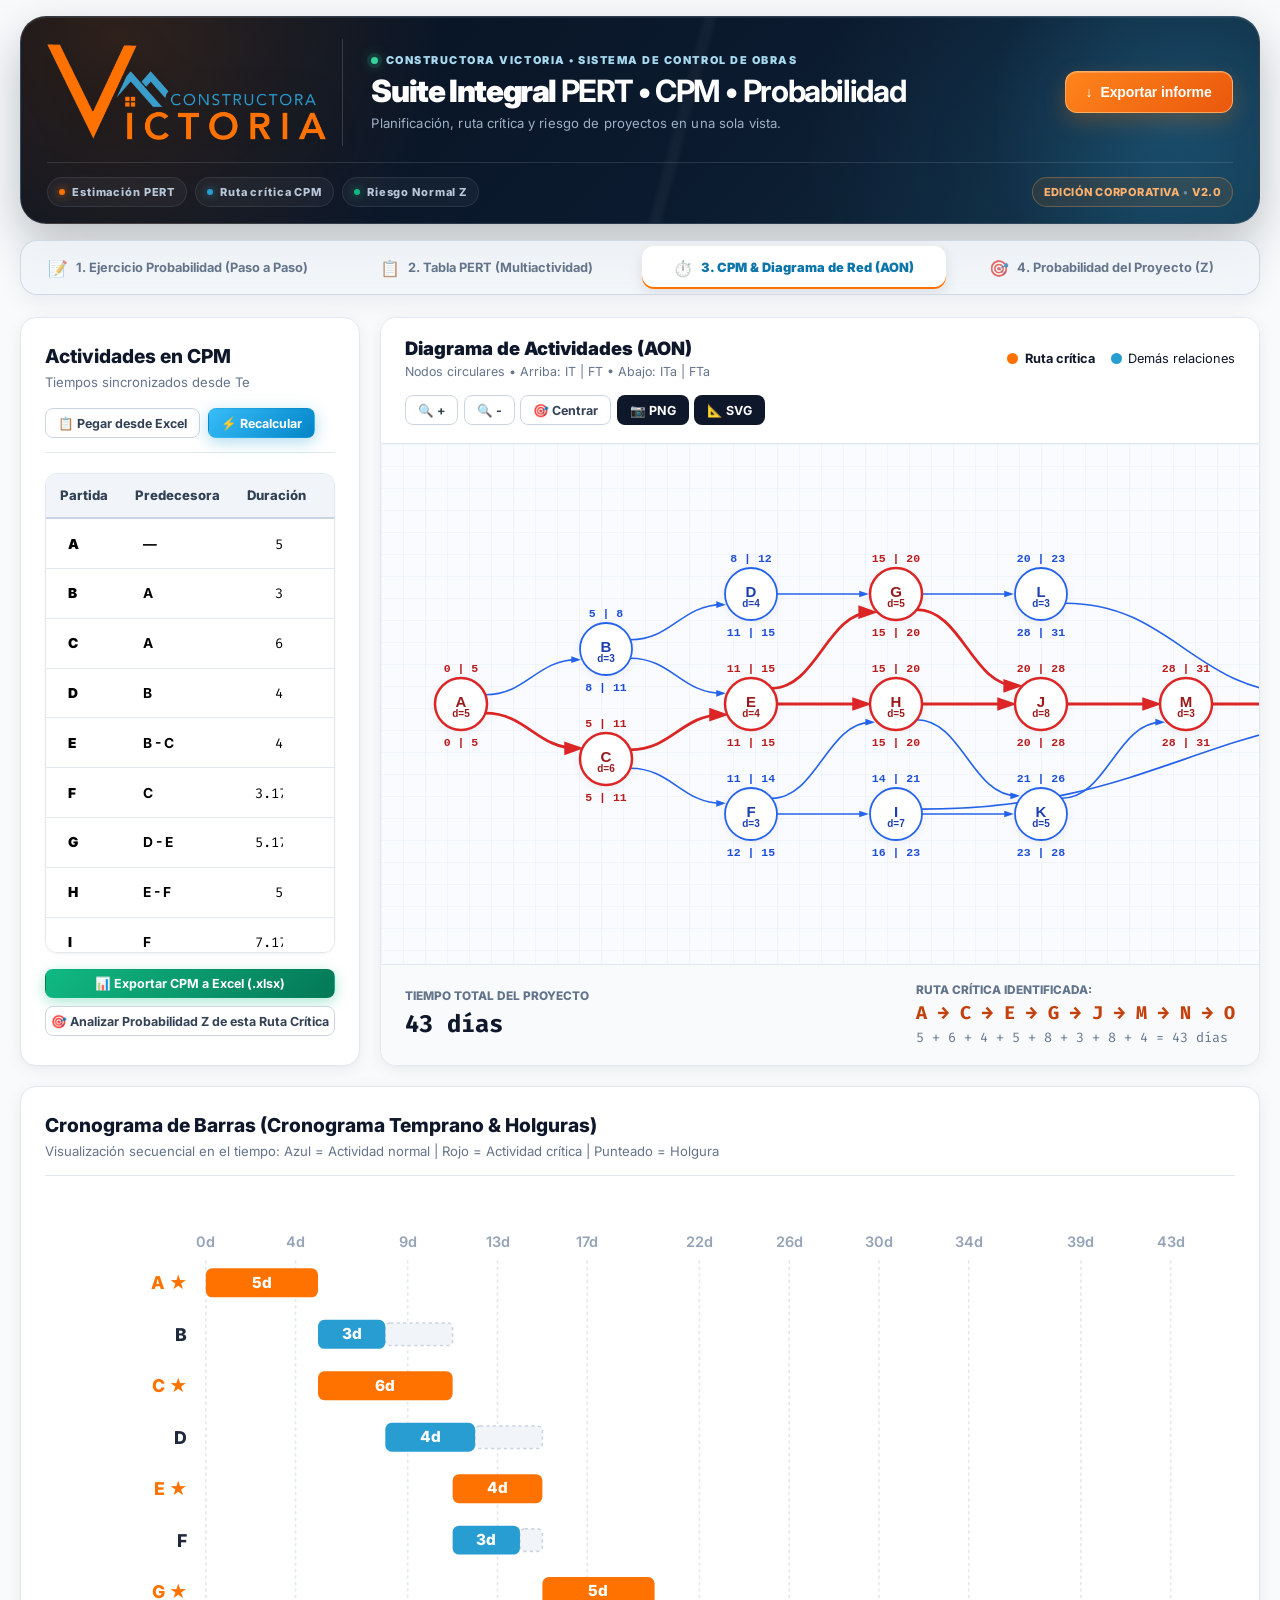
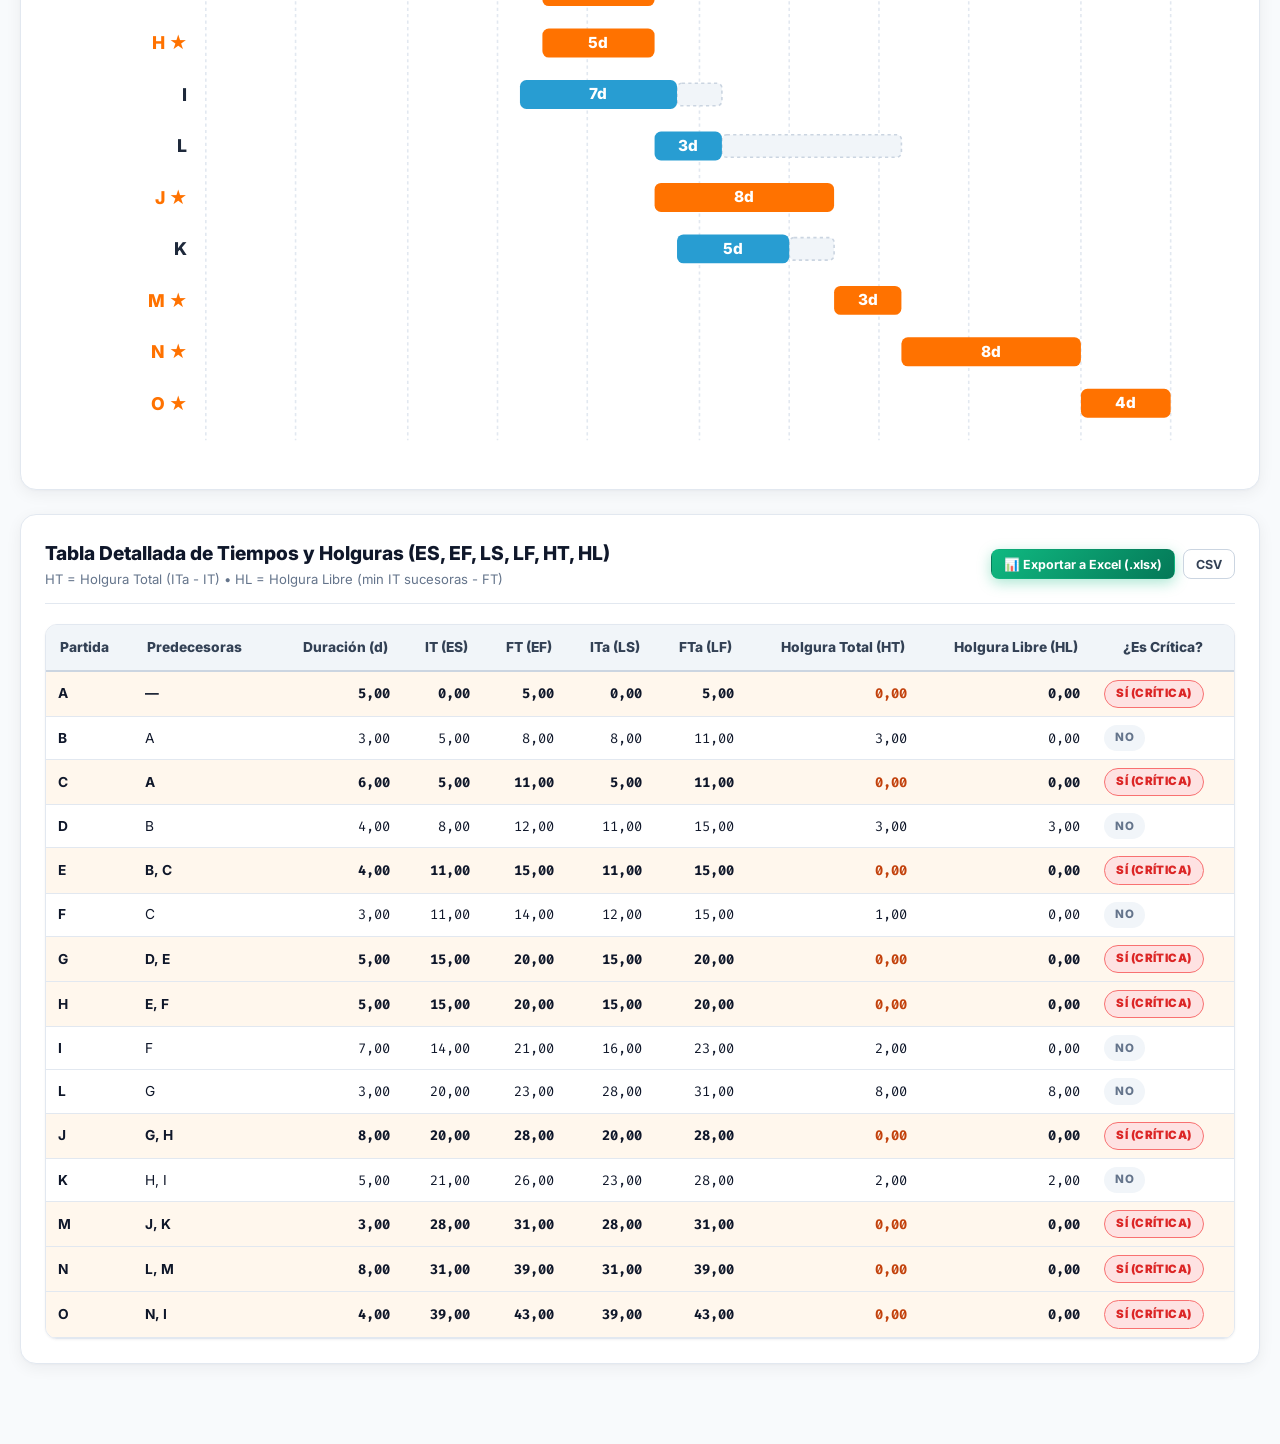
==== index.html @ 815fafcb "Actualizar carga CPM y recursos publicados" ====
<!DOCTYPE html>
<html lang="es">
<head>
  <meta charset="UTF-8">
  <meta name="viewport" content="width=device-width, initial-scale=1.0, maximum-scale=5.0, user-scalable=yes">
  <meta name="theme-color" content="#090e1a">
  <title>Suite Integral: PERT • CPM • Probabilidad</title>
  <link rel="stylesheet" href="style.css?v=2.1">
  <link rel="preconnect" href="https://fonts.googleapis.com">
  <link rel="preconnect" href="https://fonts.gstatic.com" crossorigin>
  <link href="https://fonts.googleapis.com/css2?family=Fira+Code:wght@400;500;600;700&family=Inter:wght@300;400;500;600;700;800;900&display=swap" rel="stylesheet">
</head>
<body>
  <div class="app-wrapper">
    
    <!-- Encabezado Principal - Constructora Victoria -->
    <header class="app-header">
      <div class="header-main-row">
        <div class="header-brand-box">
          <div class="logo-transparent-wrapper" title="Constructora Victoria">
            <img src="logo_constructora_victoria_transparent.png" alt="Constructora Victoria" class="company-logo">
          </div>
          <div class="header-titles">
            <div class="header-company-badge">
              <span class="brand-status-dot"></span> CONSTRUCTORA VICTORIA &bull; SISTEMA DE CONTROL DE OBRAS
            </div>
            <h1>Suite Integral <span>PERT &bull; CPM &bull; Probabilidad</span></h1>
            <p>Planificación, ruta crítica y riesgo de proyectos en una sola vista.</p>
          </div>
        </div>
        <div class="header-right-actions">
          <button id="btn-master-excel" class="btn-master-export" title="Descargar libro de Microsoft Excel con 4 hojas completas">
            <span>↓</span> Exportar informe
          </button>
        </div>
      </div>

      <!-- Capacidades principales -->
      <div class="header-sub-banner">
        <div class="sub-banner-item">
          <span class="dot-orange"></span>
          <span>Estimación PERT</span>
        </div>
        <div class="sub-banner-item">
          <span class="dot-blue"></span>
          <span>Ruta crítica CPM</span>
        </div>
        <div class="sub-banner-item">
          <span class="dot-green"></span>
          <span>Riesgo Normal Z</span>
        </div>
        <div class="sub-banner-item ml-auto">
          <span class="badge badge-primary">EDICIÓN CORPORATIVA <span class="badge-divider">•</span> v2.0</span>
        </div>
      </div>
    </header>

    <!-- Pestañas de Navegación -->
    <nav class="nav-tabs">
      <button class="nav-tab active" data-tab="tab-prob">
        <span>📝</span> 1. Ejercicio Probabilidad (Paso a Paso)
      </button>
      <button class="nav-tab" data-tab="tab-pert">
        <span>📋</span> 2. Tabla PERT (Multiactividad)
      </button>
      <button class="nav-tab" data-tab="tab-cpm">
        <span>⏱️</span> 3. CPM & Diagrama de Red (AON)
      </button>
      <button class="nav-tab" data-tab="tab-proj-prob">
        <span>🎯</span> 4. Probabilidad del Proyecto (Z)
      </button>
    </nav>

    <!-- ====================================================================
         PESTAÑA 1: EJERCICIO DE PROBABILIDAD (PASO A PASO IDÉNTICO A LA PIZARRA)
         ==================================================================== -->
    <section id="tab-prob" class="tab-panel active">
      <div class="card">
        <div class="card-header">
          <div>
            <h2>Ingreso de Datos del Problema</h2>
            <span class="note">Ingresa los tiempos optimista, probable, pesimista y el plazo contractual estipulado.</span>
          </div>
          <div class="header-actions-btn" style="display: flex; gap: 0.5rem; flex-wrap: wrap;">
            <button id="btn-sample-prob" class="btn btn-outline" title="Cargar los datos exactos del ejercicio de la pizarra">
              🎯 Cargar Ejemplo de la Pizarra
            </button>
            <button id="btn-clear-prob" class="btn btn-outline" title="Limpiar todas las casillas">
              🧹 Limpiar
            </button>
          </div>
        </div>

        <!-- Cuadrícula de Entradas Requeridas -->
        <div class="prob-input-grid">
          <div class="form-field">
            <label for="prob-name">Actividad / Partida:</label>
            <input type="text" id="prob-name" placeholder="Ej: Preparación de terreno" value="Preparación de terreno">
          </div>
          <div class="form-field">
            <label for="prob-a">Tiempo Optimista (a):</label>
            <div class="input-with-unit">
              <input type="number" id="prob-a" step="0.5" placeholder="Ej: 4" value="4">
              <span class="unit">días</span>
            </div>
          </div>
          <div class="form-field">
            <label for="prob-m">Tiempo Más Probable (m):</label>
            <div class="input-with-unit">
              <input type="number" id="prob-m" step="0.5" placeholder="Ej: 6" value="6">
              <span class="unit">días</span>
            </div>
          </div>
          <div class="form-field">
            <label for="prob-b">Tiempo Pesimista (b):</label>
            <div class="input-with-unit">
              <input type="number" id="prob-b" step="0.5" placeholder="Ej: 10" value="10">
              <span class="unit">días</span>
            </div>
          </div>
          <div class="form-field">
            <label for="prob-td">Plazo Estipulado (Td):</label>
            <div class="input-with-unit">
              <input type="number" id="prob-td" step="0.5" placeholder="Ej: 8" value="8">
              <span class="unit">días</span>
            </div>
          </div>
        </div>

        <div class="prob-actions-bar">
          <button id="btn-solve-prob" class="btn btn-action-main">
            ⚡ Resolver Ejercicio Paso a Paso
          </button>
        </div>
      </div>

      <!-- Contenedor Dinámico con la Resolución y Gráficos -->
      <div id="prob-solution-container">
        <!-- Generado dinámicamente -->
      </div>
    </section>

    <!-- ====================================================================
         PESTAÑA 2: TABLA DE TIEMPOS PERT MULTIACTIVIDAD
         ==================================================================== -->
    <section id="tab-pert" class="tab-panel">
      <!-- Fila de Métricas Ejecutivas PERT -->
      <div class="kpi-row">
        <div class="kpi-card">
          <div class="kpi-icon">📋</div>
          <div class="kpi-data">
            <span class="kpi-label">Total Actividades</span>
            <span class="kpi-val" id="kpi-total-acts">15</span>
          </div>
        </div>
        <div class="kpi-card">
          <div class="kpi-icon">⏱️</div>
          <div class="kpi-data">
            <span class="kpi-label">Suma de Te Esperados</span>
            <span class="kpi-val" id="kpi-total-te">-- d</span>
          </div>
        </div>
        <div class="kpi-card">
          <div class="kpi-icon">📊</div>
          <div class="kpi-data">
            <span class="kpi-label">Desviación Global (&sigma;)</span>
            <span class="kpi-val" id="kpi-total-sd">-- d</span>
          </div>
        </div>
      </div>

      <div class="card">
        <div class="card-header">
          <div>
            <h2>Tabla de Partidas, Duraciones y Tiempos PERT</h2>
            <span class="note">Cálculo de Te, varianza y desviación de cada actividad • Totalmente editable</span>
          </div>
          <div class="card-actions" style="display: flex; gap: 0.5rem; flex-wrap: wrap;">
            <button id="btn-sync-cpm" class="btn btn-action-main" title="Enviar automáticamente los Te calculados a CPM para generar el diagrama de red">
              🚀 Enviar a CPM y Generar Red
            </button>
            <button id="btn-export-excel" class="btn btn-success" title="Descargar esta tabla en Microsoft Excel (.xlsx)">
              📊 Exportar a Excel (.xlsx)
            </button>
            <button id="btn-paste-excel" class="btn btn-outline" title="Pegar celdas copiadas desde Excel o Sheets">
              📋 Pegar de Excel
            </button>
            <button id="btn-add-row" class="btn btn-outline" title="Agregar fila">
              ➕ Agregar Fila
            </button>
            <button id="btn-clear-table" class="btn btn-outline" title="Ingresar a mano">
              ✍️ Ingresar a Mano
            </button>
            <button id="btn-reset" class="btn btn-outline" title="Restaurar datos estándar">
              ↺ Restaurar
            </button>
            <button id="btn-export-csv" class="btn btn-outline" title="Exportar CSV">
              ⬇ CSV
            </button>
          </div>
        </div>

        <!-- Opciones de Visualización -->
        <div class="view-toggles">
          <label class="toggle-control">
            <input type="checkbox" id="toggle-stats" checked>
            <span>Mostrar Varianza (&sigma;&sup2;) y Desviación (&sigma;)</span>
          </label>
          <label class="toggle-control">
            <input type="checkbox" id="toggle-fractions">
            <span>Mostrar fracciones en Te</span>
          </label>
          <div style="display: flex; align-items: center; gap: 0.4rem; margin-left: auto;">
            <span>Decimales:</span>
            <select id="decimal-places" style="padding: 0.25rem 0.5rem; border-radius: 4px; border: 1px solid var(--border);">
              <option value="2" selected>2 decimales</option>
              <option value="3">3 decimales</option>
              <option value="4">4 decimales</option>
            </select>
          </div>
        </div>

        <!-- Tabla PERT -->
        <div class="table-wrapper">
          <table class="pert-table" id="pert-table">
            <thead>
              <tr>
                <th style="width: 10%;">PARTIDAS</th>
                <th style="width: 16%;">PREDECESORA</th>
                <th style="width: 11%; text-align: right;">DURACIÓN (m)</th>
                <th style="width: 10%; text-align: right;">a (optimista)</th>
                <th style="width: 10%; text-align: right;">m (probable)</th>
                <th style="width: 10%; text-align: right;">b (pesimista)</th>
                <th style="width: 13%; text-align: right; background: #e0e7ff; color: #1e3a8a;">Te (Esperado)</th>
                <th class="extra-col" style="width: 10%; text-align: right;">Varianza (&sigma;&sup2;)</th>
                <th class="extra-col" style="width: 10%; text-align: right;">Desv. (&sigma;)</th>
                <th style="width: 5%; text-align: center;">Acción</th>
              </tr>
            </thead>
            <tbody id="table-body">
              <!-- Generado dinámicamente -->
            </tbody>
            <tfoot>
              <tr class="totals-row">
                <td colspan="2"><strong>TOTALES DEL PROYECTO</strong></td>
                <td id="total-duracion" class="num-cell">0.0</td>
                <td id="total-a" class="num-cell">0.0</td>
                <td id="total-m" class="num-cell">0.0</td>
                <td id="total-b" class="num-cell">0.0</td>
                <td id="total-te" class="num-cell highlight-te">0.00</td>
                <td id="total-var" class="num-cell extra-col">0.00</td>
                <td id="total-sd" class="num-cell extra-col">0.00</td>
                <td></td>
              </tr>
            </tfoot>
          </table>
        </div>

        <p style="font-size: 0.8rem; color: var(--text-muted); margin-top: 0.85rem;">
          💡 <strong>Tip Interactivo:</strong> Haz clic sobre cualquier valor de <strong>Te, Varianza o Desviación</strong> para abrir el desglose matemático paso a paso con fórmulas y reemplazos.
        </p>
      </div>
    </section>

    <!-- ====================================================================
         PESTAÑA 3: CPM & DIAGRAMA DE RED DE ACTIVIDADES (AON) & GANTT
         ==================================================================== -->
    <section id="tab-cpm" class="tab-panel">
      <div class="cpm-layout">
        
        <!-- Panel Izquierdo: Lista de Actividades y Tiempos CPM -->
        <div class="card" style="margin-bottom: 0;">
          <div class="card-header">
            <div>
              <h3>Actividades en CPM</h3>
              <span class="note">Tiempos sincronizados desde Te</span>
            </div>
            <div class="card-header-actions">
              <button id="btn-cpm-paste" class="btn btn-outline btn-sm" title="Pegar actividades copiadas desde Excel o Google Sheets">
                📋 Pegar desde Excel
              </button>
              <button id="btn-cpm-calculate" class="btn btn-primary btn-sm">⚡ Recalcular</button>
            </div>
          </div>

          <div id="cpm-error-alert" class="badge-danger" style="display: none; padding: 0.5rem; border-radius: 4px; margin-bottom: 0.75rem; font-size: 0.8rem;"></div>

          <div class="table-wrapper" style="max-height: 480px; overflow-y: auto;">
            <table class="pert-table" style="font-size: 0.82rem;">
              <thead>
                <tr>
                  <th style="width: 25%;">Partida</th>
                  <th style="width: 45%;">Predecesora</th>
                  <th style="width: 20%; text-align: right;">Duración</th>
                  <th style="width: 10%;"></th>
                </tr>
              </thead>
              <tbody id="cpm-input-tbody">
                <!-- Generado dinámicamente -->
              </tbody>
            </table>
          </div>

          <div style="display: flex; flex-direction: column; gap: 0.5rem; margin-top: 1rem;">
            <button id="btn-cpm-excel" class="btn btn-success btn-sm" title="Descargar resultados CPM en Excel">
              📊 Exportar CPM a Excel (.xlsx)
            </button>
            <button id="btn-cpm-to-prob" class="btn btn-outline btn-sm" title="Analizar el riesgo Z de la ruta crítica hallada">
              🎯 Analizar Probabilidad Z de esta Ruta Crítica
            </button>
          </div>
        </div>

        <!-- Panel Derecho: Lámina Visual del Diagrama de Red (AON) -->
        <div class="cpm-sheet-card">
          <div class="sheet-header">
            <div>
              <h3 style="font-size: 1.15rem; font-weight: 900;">Diagrama de Actividades (AON)</h3>
              <p style="font-size: 0.78rem; color: var(--text-muted);">Nodos circulares • Arriba: IT | FT • Abajo: ITa | FTa</p>
            </div>
            <div class="sheet-legend">
              <div style="display: flex; align-items: center; gap: 0.4rem;">
                <span class="legend-dot-red"></span>
                <span><strong>Ruta crítica</strong></span>
              </div>
              <div style="display: flex; align-items: center; gap: 0.4rem;">
                <span class="legend-dot-blue"></span>
                <span>Demás relaciones</span>
              </div>
            </div>
            <div style="display: flex; gap: 0.35rem; flex-wrap: wrap;">
              <button id="btn-zoom-in" class="btn btn-outline btn-sm" title="Acercar">🔍 +</button>
              <button id="btn-zoom-out" class="btn btn-outline btn-sm" title="Alejar">🔍 -</button>
              <button id="btn-reset-view" class="btn btn-outline btn-sm" title="Centrar">🎯 Centrar</button>
              <button id="btn-export-png" class="btn btn-secondary btn-sm" title="Descargar como imagen PNG de alta definición">📷 PNG</button>
              <button id="btn-export-svg" class="btn btn-secondary btn-sm" title="Descargar como vector SVG">📐 SVG</button>
            </div>
          </div>

          <!-- Lienzo SVG del Diagrama -->
          <div class="diagram-viewport" id="diagram-container">
            <svg id="cpm-svg"></svg>
          </div>

          <!-- Banner Resumen de Ruta Crítica -->
          <div class="sheet-summary-banner">
            <div class="summary-box-total">
              <div class="label">Tiempo Total del Proyecto</div>
              <div class="value" id="val-total-time">-- días</div>
            </div>
            <div class="summary-box-critical">
              <div class="label">Ruta Crítica Identificada:</div>
              <div class="chain" id="val-critical-chain">--</div>
              <div class="formula" id="val-critical-formula">--</div>
            </div>
          </div>
        </div>

      </div>

      <!-- Cronograma de Barras Gantt Temprano vs Tardío -->
      <div class="card" style="margin-top: 1.25rem;">
        <div class="card-header">
          <div>
            <h3>Cronograma de Barras (Cronograma Temprano & Holguras)</h3>
            <span class="note">Visualización secuencial en el tiempo: Azul = Actividad normal | Rojo = Actividad crítica | Punteado = Holgura</span>
          </div>
        </div>
        <div class="chart-container-fluid" id="cpm-gantt-container">
          <!-- Generado dinámicamente por ChartsEngine -->
        </div>
      </div>

      <!-- Tabla Completa de Holguras y Tiempos CPM -->
      <div class="card" style="margin-top: 1.25rem;">
        <div class="card-header">
          <div>
            <h3>Tabla Detallada de Tiempos y Holguras (ES, EF, LS, LF, HT, HL)</h3>
            <span class="note">HT = Holgura Total (ITa - IT) • HL = Holgura Libre (min IT sucesoras - FT)</span>
          </div>
          <div style="display: flex; gap: 0.5rem;">
            <button onclick="ExcelExporter.exportCpmResults(lastCpmResult)" class="btn btn-success btn-sm">📊 Exportar a Excel (.xlsx)</button>
            <button id="btn-cpm-csv" class="btn btn-outline btn-sm">CSV</button>
          </div>
        </div>

        <div class="table-wrapper">
          <table class="pert-table">
            <thead>
              <tr>
                <th>Partida</th>
                <th>Predecesoras</th>
                <th style="text-align: right;">Duración (d)</th>
                <th style="text-align: right;">IT (ES)</th>
                <th style="text-align: right;">FT (EF)</th>
                <th style="text-align: right;">ITa (LS)</th>
                <th style="text-align: right;">FTa (LF)</th>
                <th style="text-align: right;">Holgura Total (HT)</th>
                <th style="text-align: right;">Holgura Libre (HL)</th>
                <th style="text-align: center;">¿Es Crítica?</th>
              </tr>
            </thead>
            <tbody id="cpm-results-tbody">
              <!-- Filas de resultados CPM -->
            </tbody>
          </table>
        </div>
      </div>
    </section>

    <!-- ====================================================================
         PESTAÑA 4: PROBABILIDAD DEL PROYECTO COMPLETO (Z)
         ==================================================================== -->
    <section id="tab-proj-prob" class="tab-panel">
      <div class="card">
        <div class="card-header">
          <div>
            <h2>Evaluación de Probabilidad Z y Riesgo Global del Proyecto</h2>
            <span class="note">Certidumbre estadística de culminar el proyecto completo en una fecha contractual límite.</span>
          </div>
          <button id="btn-export-proj-prob" class="btn btn-success btn-sm" title="Descargar este análisis en Excel">
            📊 Exportar Análisis a Excel (.xlsx)
          </button>
        </div>

        <div class="proj-prob-grid">
          
          <!-- Controles de Configuración -->
          <div style="background: #f8fafc; padding: 1.5rem; border-radius: var(--radius-md); border: 1px solid var(--border);">
            <div class="form-field" style="margin-bottom: 1rem;">
              <label for="proj-target-mode">Base para el Análisis Probabilístico:</label>
              <select id="proj-target-mode">
                <option value="critical_path" selected>Ruta Crítica del Proyecto (Teoría PERT Oficial)</option>
                <option value="all_sum">Suma de Todas las Actividades (&Sigma; Te)</option>
                <option value="single_activity">Actividad Específica del Proyecto</option>
              </select>
            </div>

            <div class="form-field" id="proj-group-select-act" style="display: none; margin-bottom: 1rem;">
              <label for="proj-activity-select">Seleccionar Actividad:</label>
              <select id="proj-activity-select"></select>
            </div>

            <div class="stat-summary-duo">
              <div class="stat-metric-card">
                <div class="title">Te Referencia</div>
                <div class="value" id="proj-display-te">0.00 d</div>
              </div>
              <div class="stat-metric-card">
                <div class="title">&sigma; Referencia</div>
                <div class="value" id="proj-display-sd">0.00 d</div>
              </div>
            </div>

            <div class="form-field" style="margin-top: 1.25rem;">
              <label for="proj-input-td">Plazo Contractual Meta (Td):</label>
              <div class="input-with-unit">
                <input type="number" id="proj-input-td" step="0.5" placeholder="Ej: 55">
                <span class="unit">días</span>
              </div>
            </div>

            <!-- Tacómetro de Riesgo del Proyecto -->
            <div style="margin-top: 1.5rem; background: #ffffff; padding: 1rem; border-radius: var(--radius-sm); border: 1px solid var(--border); text-align: center;">
              <div style="font-size: 0.75rem; font-weight: 800; text-transform: uppercase; color: var(--text-muted); margin-bottom: 0.5rem;">
                Tacómetro de Probabilidad del Proyecto
              </div>
              <div id="proj-gauge-container"></div>
            </div>
          </div>

          <!-- Gráficos y Métricas del Proyecto -->
          <div style="display: flex; flex-direction: column; gap: 1.25rem;">
            
            <div style="background: #ffffff; padding: 1.5rem; border-radius: var(--radius-md); border: 1px solid var(--border);">
              <h4 id="proj-target-title" style="font-size: 1.25rem; font-weight: 900; margin-bottom: 0.85rem; color: #0f172a;">Ruta Crítica</h4>
              
              <div class="results-duo-grid">
                <div class="result-duo-box success-box">
                  <div class="duo-icon">🎯</div>
                  <div class="duo-info">
                    <span class="duo-label">Probabilidad de Culminar a Tiempo</span>
                    <div class="duo-percentage success-text" id="proj-prob-result">--%</div>
                    <p class="duo-desc">Valor Z normalizado: <strong id="proj-val-z">--</strong></p>
                  </div>
                </div>

                <div class="result-duo-box risk-box">
                  <div class="duo-icon">⚠️</div>
                  <div class="duo-info">
                    <span class="duo-label">Riesgo de Exceder el Plazo</span>
                    <div class="duo-percentage risk-text" id="proj-risk-result">--%</div>
                    <p class="duo-desc">Probabilidad de superar la fecha contractual comprometida.</p>
                  </div>
                </div>
              </div>

              <!-- Campana de Gauss del Proyecto -->
              <div style="margin-top: 1.25rem;">
                <h5 style="font-size: 0.92rem; font-weight: 800; margin-bottom: 0.4rem; color: #334155;">Campana de Gauss del Proyecto Global</h5>
                <div id="proj-gaussian-container" class="chart-container-fluid"></div>
              </div>
            </div>

            <!-- Curva S de Probabilidad Acumulada -->
            <div style="background: #ffffff; padding: 1.5rem; border-radius: var(--radius-md); border: 1px solid var(--border);">
              <div style="display: flex; justify-content: space-between; align-items: center; margin-bottom: 0.6rem;">
                <h5 style="font-size: 0.95rem; font-weight: 800; color: #1e293b;">Curva S de Probabilidad Acumulada (Sigmoide PERT)</h5>
                <span class="note">Estándar PMI para control de contingencia contractual</span>
              </div>
              <div id="proj-scurve-container" class="chart-container-fluid"></div>
            </div>

          </div>

        </div>
      </div>
    </section>

    <!-- Modal para Desglose Paso a Paso al hacer clic en celdas -->
    <div id="detail-modal" class="modal">
      <div class="modal-content">
        <div class="modal-header">
          <h3 id="modal-title">Desglose Paso a Paso</h3>
          <button class="btn-close" id="modal-close">&times;</button>
        </div>
        <div class="modal-body" id="modal-body"></div>
      </div>
    </div>

    <!-- Modal para Pegar desde Excel -->
    <div id="paste-modal" class="modal">
      <div class="modal-content modal-lg">
        <div class="modal-header">
          <h3>📋 Cargar Datos Copiados desde Excel o Google Sheets</h3>
          <button class="btn-close" id="paste-modal-close">&times;</button>
        </div>
        <div class="modal-body">
          <p style="font-size: 0.85rem; color: var(--text-muted); margin-bottom: 0.75rem;">
            Copia el rango de celdas en tu hoja de cálculo y pégalo aquí con <strong>Ctrl + V</strong>:
          </p>
          <textarea id="paste-textarea" class="excel-textarea" placeholder="Pega aquí las filas copiadas de Excel...&#10;&#10;Ejemplo:&#10;A	—	5	4	5	6&#10;B	A	3	2	3	4&#10;C	A	6	4	6	8"></textarea>
        </div>
        <div class="modal-footer">
          <button id="btn-cancel-paste" class="btn btn-outline">Cancelar</button>
          <button id="btn-apply-paste" class="btn btn-primary">Cargar en la Tabla</button>
        </div>
      </div>
    </div>

    <!-- Modal para Pegar actividades CPM desde Excel -->
    <div id="cpm-paste-modal" class="modal">
      <div class="modal-content modal-lg">
        <div class="modal-header">
          <h3>📋 Cargar actividades CPM desde Excel</h3>
          <button class="btn-close" id="cpm-paste-modal-close">&times;</button>
        </div>
        <div class="modal-body">
          <p class="paste-help-text">
            Copia desde Excel o Google Sheets y pega aquí con <strong>Ctrl + V</strong>. Usa tres columnas:
            <strong>Partida</strong>, <strong>Predecesora(s)</strong> y <strong>Duración</strong>.
          </p>
          <div class="paste-format-example">
            <div class="paste-format-title">Ejemplo para copiar</div>
            <code>A&nbsp;&nbsp;&nbsp;—&nbsp;&nbsp;&nbsp;5<br>B&nbsp;&nbsp;&nbsp;A&nbsp;&nbsp;&nbsp;3<br>C&nbsp;&nbsp;&nbsp;A&nbsp;&nbsp;&nbsp;6</code>
          </div>
          <textarea id="cpm-paste-textarea" class="excel-textarea cpm-paste-textarea" placeholder="Pega aquí tus filas...&#10;&#10;A&#9;—&#9;5&#10;B&#9;A&#9;3&#10;C&#9;A&#9;6"></textarea>
          <p class="paste-note">La carga reemplazará las actividades actuales de CPM y calculará automáticamente la ruta crítica.</p>
        </div>
        <div class="modal-footer">
          <button id="btn-cancel-cpm-paste" class="btn btn-outline">Cancelar</button>
          <button id="btn-apply-cpm-paste" class="btn btn-primary">Cargar en CPM</button>
        </div>
      </div>
    </div>

    <!-- Modal para Usar en Celular -->
    <div id="mobile-modal" class="modal">
      <div class="modal-content">
        <div class="modal-header">
          <h3>📱 Abrir en tu Celular o Tablet</h3>
          <button class="btn-close" id="mobile-modal-close">&times;</button>
        </div>
        <div class="modal-body">
          <div style="background: #eff6ff; padding: 1.25rem; border-radius: var(--radius-md); border: 1.5px solid #93c5fd; margin-bottom: 1.25rem; text-align: center;">
            <p style="font-size: 0.8rem; color: #1e40af; font-weight: 800; text-transform: uppercase; margin-bottom: 0.35rem;">DIRECCIÓN DE ACCESO WI-FI:</p>
            <div style="font-size: 1.45rem; font-weight: 900; font-family: var(--font-mono); color: #1d4ed8; word-break: break-all;">
              http://192.168.18.78:8080
            </div>
            <p style="font-size: 0.75rem; color: #64748b; margin-top: 0.3rem;">(Escribe esta dirección exacta en el navegador de tu celular)</p>
          </div>
          <ol style="font-size: 0.88rem; color: #334155; line-height: 1.6; padding-left: 1.25rem; display: flex; flex-direction: column; gap: 0.5rem;">
            <li>Conecta tu celular a la <strong>misma red Wi-Fi</strong> de tu computador.</li>
            <li>En tu computador, abre el archivo <code>compartir_a_celular.bat</code> (dentro de la carpeta de la app) para habilitar el servidor local.</li>
            <li>Abre Chrome, Safari o tu navegador preferido en el celular y entra a la dirección de arriba.</li>
            <li>¡Listo! Podrás manipular la tabla, ver la lámina CPM táctil y calcular probabilidades desde la palma de tu mano.</li>
          </ol>
        </div>
        <div class="modal-footer">
          <button id="btn-close-mobile-info" class="btn btn-primary">Entendido</button>
        </div>
      </div>
    </div>

  </div>

  <!-- Scripts en orden de dependencia -->
  <script src="xlsx.full.min.js"></script>
  <script src="excel_export.js"></script>
  <script src="charts_module.js"></script>
  <script src="cpm_engine.js"></script>
  <script src="diagram_renderer.js"></script>
  <script src="probability_module.js"></script>
  <script src="app.js?v=2.1"></script>
</body>
</html>
---- style.css ----
/* ==========================================================================
   CONSTRUCTORA VICTORIA - DESIGN SYSTEM & COLOR PALETTE
   Identidad visual corporativa: Naranja Victoria (#ff7200) y Azul Cerúleo (#289dd2)
   ========================================================================== */

:root {
  /* Paleta Corporativa Constructora Victoria */
  --brand-orange: #ff7200;
  --brand-orange-hover: #e66700;
  --brand-orange-dark: #c2410c;
  --brand-orange-gradient: linear-gradient(135deg, #ff7200 0%, #ea580c 100%);
  --brand-orange-light: #fff7ed;
  --brand-orange-border: #fed7aa;

  --brand-blue: #289dd2;
  --brand-blue-hover: #0284c7;
  --brand-blue-dark: #0369a1;
  --brand-blue-gradient: linear-gradient(135deg, #38bdf8 0%, #0284c7 100%);
  --brand-blue-light: #f0f9ff;
  --brand-blue-border: #bae6fd;

  --primary: var(--brand-orange);
  --primary-hover: var(--brand-orange-hover);
  --secondary-accent: var(--brand-blue);

  --success: #10b981;
  --success-dark: #059669;
  --success-gradient: linear-gradient(135deg, #10b981 0%, #047857 100%);
  --danger: #ef4444;
  --danger-gradient: linear-gradient(135deg, #ef4444 0%, #b91c1c 100%);
  --warning: #f59e0b;
  --purple: #8b5cf6;

  --dark-header: #080d1a;
  --dark-surface: #0f172a;
  --dark-border: rgba(255, 255, 255, 0.1);

  --bg-page: #f8fafc;
  --bg-card: #ffffff;
  --border: #e2e8f0;
  --border-strong: #cbd5e1;
  --text-main: #0f172a;
  --text-muted: #64748b;
  --text-sub: #334155;

  --radius-xs: 4px;
  --radius-sm: 8px;
  --radius-md: 12px;
  --radius-lg: 16px;
  --radius-xl: 22px;

  --shadow-subtle: 0 1px 3px rgba(15, 23, 42, 0.04), 0 1px 2px rgba(15, 23, 42, 0.02);
  --shadow-card: 0 4px 16px rgba(15, 23, 42, 0.06), 0 1px 3px rgba(15, 23, 42, 0.03);
  --shadow-hover: 0 10px 25px -4px rgba(15, 23, 42, 0.10);
  --shadow-glow-orange: 0 4px 16px rgba(255, 114, 0, 0.38);
  --shadow-glow-blue: 0 4px 16px rgba(40, 157, 210, 0.38);
  --shadow-glow-green: 0 4px 14px rgba(16, 185, 129, 0.35);

  --font-sans: 'Inter', -apple-system, BlinkMacSystemFont, "Segoe UI", Roboto, sans-serif;
  --font-mono: 'Fira Code', 'JetBrains Mono', Consolas, monospace;
}

/* Reset y base */
* {
  box-sizing: border-box;
  margin: 0;
  padding: 0;
  -webkit-tap-highlight-color: transparent;
}

body {
  font-family: var(--font-sans);
  background-color: var(--bg-page);
  color: var(--text-main);
  line-height: 1.5;
  font-size: 14px;
  -webkit-font-smoothing: antialiased;
  -moz-osx-font-smoothing: grayscale;
}

.app-wrapper {
  max-width: 1480px;
  margin: 0 auto;
  padding: 1rem 1.25rem 3.5rem;
}

/* --------------------------------------------------------------------------
   HEADER CORPORATIVO IMPONENTE CONSTRUCTORA VICTORIA
   -------------------------------------------------------------------------- */
.app-header {
  background: linear-gradient(135deg, #060b16 0%, #0c172a 45%, #10213d 100%);
  border: 1px solid rgba(255, 255, 255, 0.12);
  border-radius: var(--radius-lg);
  padding: 1.5rem 2rem 1.1rem;
  margin-bottom: 1.25rem;
  box-shadow: 0 12px 35px rgba(6, 11, 22, 0.45);
  display: flex;
  flex-direction: column;
  gap: 1.25rem;
  position: relative;
  overflow: hidden;
}

/* Destello sutil de color naranja y azul en los extremos */
.app-header::before {
  content: '';
  position: absolute;
  top: -60%;
  left: -10%;
  width: 450px;
  height: 220%;
  background: radial-gradient(circle, rgba(255, 114, 0, 0.20) 0%, transparent 65%);
  pointer-events: none;
}

.app-header::after {
  content: '';
  position: absolute;
  top: -60%;
  right: -10%;
  width: 450px;
  height: 220%;
  background: radial-gradient(circle, rgba(40, 157, 210, 0.22) 0%, transparent 65%);
  pointer-events: none;
}

.header-main-row {
  display: flex;
  justify-content: space-between;
  align-items: center;
  flex-wrap: wrap;
  gap: 1.5rem;
  position: relative;
  z-index: 2;
}

.header-brand-box {
  display: flex;
  align-items: center;
  gap: 1.5rem;
}

/* Contenedor transparente e imponente para el logotipo */
.logo-transparent-wrapper {
  display: flex;
  align-items: center;
  justify-content: center;
  flex-shrink: 0;
  background: transparent;
  padding: 0;
}

.company-logo {
  height: 84px;
  width: auto;
  max-width: 270px;
  display: block;
  object-fit: contain;
  filter: drop-shadow(0 4px 16px rgba(255, 114, 0, 0.45)) drop-shadow(0 4px 18px rgba(40, 157, 210, 0.4));
  transition: transform 0.25s cubic-bezier(0.34, 1.56, 0.64, 1);
}

.company-logo:hover {
  transform: scale(1.04);
}

.header-titles {
  display: flex;
  flex-direction: column;
  gap: 0.15rem;
}

.header-company-badge {
  font-size: 0.78rem;
  font-weight: 900;
  color: #ff9130;
  letter-spacing: 0.1em;
  text-transform: uppercase;
  display: flex;
  align-items: center;
  gap: 0.45rem;
  text-shadow: 0 2px 8px rgba(255, 114, 0, 0.35);
}

.header-titles h1 {
  font-size: 1.65rem;
  font-weight: 900;
  color: #ffffff;
  letter-spacing: -0.02em;
  line-height: 1.2;
}

.header-titles p {
  color: #94a3b8;
  font-size: 0.88rem;
  max-width: 680px;
  line-height: 1.4;
  margin-top: 0.1rem;
}

.header-right-actions {
  display: flex;
  align-items: center;
  gap: 0.75rem;
  flex-wrap: wrap;
  position: relative;
  z-index: 2;
}

/* Cinta de Respaldo Institucional Constructora Victoria */
.header-sub-banner {
  display: flex;
  align-items: center;
  gap: 1.5rem;
  flex-wrap: wrap;
  padding-top: 0.85rem;
  border-top: 1px solid rgba(255, 255, 255, 0.1);
  position: relative;
  z-index: 2;
  font-size: 0.76rem;
  font-weight: 800;
  letter-spacing: 0.04em;
  color: #cbd5e1;
}

.sub-banner-item {
  display: flex;
  align-items: center;
  gap: 0.5rem;
}

.dot-orange {
  width: 8px;
  height: 8px;
  border-radius: 50%;
  background: var(--brand-orange);
  box-shadow: 0 0 8px rgba(255, 114, 0, 0.8);
}

.dot-blue {
  width: 8px;
  height: 8px;
  border-radius: 50%;
  background: var(--brand-blue);
  box-shadow: 0 0 8px rgba(40, 157, 210, 0.8);
}

.dot-green {
  width: 8px;
  height: 8px;
  border-radius: 50%;
  background: var(--success);
  box-shadow: 0 0 8px rgba(16, 185, 129, 0.8);
}

.ml-auto {
  margin-left: auto;
}

/* Botones de Cabecera */
.btn-outline-cyan {
  background: rgba(40, 157, 210, 0.12);
  border: 1.5px solid var(--brand-blue);
  color: #ffffff !important;
  font-weight: 700;
  font-size: 0.84rem;
  padding: 0.6rem 1rem;
  border-radius: var(--radius-sm);
  transition: all 0.2s ease;
}

.btn-outline-cyan:hover {
  background: var(--brand-blue);
  color: #ffffff !important;
  box-shadow: var(--shadow-glow-blue);
  transform: translateY(-1px);
}

.btn-master-export {
  background: var(--brand-orange-gradient);
  color: #ffffff !important;
  font-weight: 800;
  font-size: 0.88rem;
  padding: 0.65rem 1.25rem;
  border-radius: var(--radius-md);
  border: 1px solid #ff9940;
  box-shadow: var(--shadow-glow-orange);
  display: inline-flex;
  align-items: center;
  gap: 0.5rem;
  cursor: pointer;
  transition: all 0.2s ease;
}

.btn-master-export:hover {
  transform: translateY(-2px);
  box-shadow: 0 8px 22px rgba(255, 114, 0, 0.5);
  filter: brightness(1.05);
}

/* Badges */
.badge {
  display: inline-flex;
  align-items: center;
  font-size: 0.72rem;
  font-weight: 800;
  padding: 0.28rem 0.7rem;
  border-radius: 9999px;
  letter-spacing: 0.04em;
  text-transform: uppercase;
}

.badge-primary { background: var(--brand-orange-light); color: var(--brand-orange-dark); border: 1px solid var(--brand-orange-border); }
.badge-blue { background: var(--brand-blue-light); color: var(--brand-blue-dark); border: 1px solid var(--brand-blue-border); }
.badge-success { background: #ecfdf5; color: #047857; border: 1px solid #a7f3d0; }
.badge-warning { background: #fffbeb; color: #b45309; border: 1px solid #fde68a; }
.badge-danger { background: #fef2f2; color: #b91c1c; border: 1px solid #fecaca; }
.badge-critical { background: #fee2e2; color: #dc2626; border: 1.5px solid #f87171; font-weight: 900; }
.badge-normal { background: #f1f5f9; color: #64748b; }

/* --------------------------------------------------------------------------
   NAVEGACIÓN POR PESTAÑAS (Estilo Constructora Victoria)
   -------------------------------------------------------------------------- */
.nav-tabs {
  display: flex;
  gap: 0.5rem;
  background: #e2e8f0;
  padding: 0.35rem;
  border-radius: var(--radius-md);
  margin-bottom: 1.5rem;
  overflow-x: auto;
  -webkit-overflow-scrolling: touch;
  scrollbar-width: none;
}

.nav-tabs::-webkit-scrollbar { display: none; }

.nav-tab {
  flex: 1;
  min-width: 170px;
  background: transparent;
  border: none;
  padding: 0.75rem 1.1rem;
  font-family: inherit;
  font-size: 0.88rem;
  font-weight: 700;
  color: var(--text-sub);
  border-radius: var(--radius-sm);
  cursor: pointer;
  transition: all 0.2s ease;
  display: flex;
  align-items: center;
  justify-content: center;
  gap: 0.5rem;
  white-space: nowrap;
}

.nav-tab:hover {
  background: rgba(255, 255, 255, 0.75);
  color: var(--brand-orange);
}

.nav-tab.active {
  background: #ffffff;
  color: var(--brand-orange);
  box-shadow: 0 4px 12px rgba(255, 114, 0, 0.12), var(--shadow-card);
  font-weight: 900;
  border-bottom: 3px solid var(--brand-orange);
}

/* --------------------------------------------------------------------------
   TARJETAS Y PANELES (Surfaces)
   -------------------------------------------------------------------------- */
.tab-panel {
  display: none;
  animation: fadeIn 0.2s ease forwards;
}
.tab-panel.active { display: block; }

@keyframes fadeIn {
  from { opacity: 0; transform: translateY(6px); }
  to { opacity: 1; transform: translateY(0); }
}

.card {
  background: var(--bg-card);
  border: 1px solid var(--border);
  border-radius: var(--radius-lg);
  padding: 1.5rem;
  box-shadow: var(--shadow-card);
  margin-bottom: 1.5rem;
}

.visual-card {
  background: #ffffff;
  border: 1px solid var(--brand-blue-border);
  border-radius: var(--radius-md);
  padding: 1.25rem;
  margin-bottom: 1.25rem;
}

.visual-card-header {
  display: flex;
  justify-content: space-between;
  align-items: center;
  flex-wrap: wrap;
  gap: 0.5rem;
  margin-bottom: 0.75rem;
}

.visual-card-header h4 {
  font-size: 0.95rem;
  font-weight: 800;
  color: var(--text-main);
}

.card-header {
  display: flex;
  justify-content: space-between;
  align-items: center;
  flex-wrap: wrap;
  gap: 1rem;
  margin-bottom: 1.25rem;
  padding-bottom: 0.85rem;
  border-bottom: 1.5px solid var(--border);
}

.card-header h2, .card-header h3 {
  font-size: 1.2rem;
  font-weight: 800;
  color: #0f172a;
}

.card-header .note {
  font-size: 0.82rem;
  color: var(--text-muted);
}

/* --------------------------------------------------------------------------
   KPI STATS ROW CON COLORES CONSTRUCTORA VICTORIA
   -------------------------------------------------------------------------- */
.kpi-row {
  display: grid;
  grid-template-columns: repeat(auto-fit, minmax(200px, 1fr));
  gap: 1rem;
  margin-bottom: 1.25rem;
}

.kpi-card {
  background: #ffffff;
  border: 1px solid var(--border);
  border-radius: var(--radius-md);
  padding: 1rem 1.25rem;
  box-shadow: var(--shadow-subtle);
  display: flex;
  align-items: center;
  gap: 1rem;
  transition: transform 0.15s, border-color 0.15s;
}
.kpi-card:hover {
  transform: translateY(-2px);
  border-color: var(--brand-orange);
}

.kpi-icon {
  width: 46px;
  height: 46px;
  border-radius: var(--radius-sm);
  background: var(--brand-orange-light);
  color: var(--brand-orange);
  display: flex;
  align-items: center;
  justify-content: center;
  font-size: 1.4rem;
  flex-shrink: 0;
  border: 1px solid var(--brand-orange-border);
}

.kpi-card:nth-child(2) .kpi-icon {
  background: var(--brand-blue-light);
  color: var(--brand-blue);
  border-color: var(--brand-blue-border);
}

.kpi-data {
  display: flex;
  flex-direction: column;
}

.kpi-label {
  font-size: 0.74rem;
  font-weight: 800;
  color: var(--text-muted);
  text-transform: uppercase;
}

.kpi-val {
  font-size: 1.4rem;
  font-weight: 900;
  font-family: var(--font-mono);
  color: #0f172a;
}

/* --------------------------------------------------------------------------
   BOTONES PREMIUM
   -------------------------------------------------------------------------- */
.btn {
  display: inline-flex;
  align-items: center;
  justify-content: center;
  gap: 0.45rem;
  font-family: inherit;
  font-size: 0.84rem;
  font-weight: 700;
  padding: 0.55rem 1rem;
  border-radius: var(--radius-sm);
  border: 1px solid transparent;
  cursor: pointer;
  transition: all 0.18s ease;
  white-space: nowrap;
}

.btn-primary {
  background: var(--brand-blue-gradient);
  color: #ffffff;
  box-shadow: var(--shadow-glow-blue);
}
.btn-primary:hover {
  transform: translateY(-1px);
  box-shadow: 0 6px 18px rgba(40, 157, 210, 0.45);
}

.btn-action-main {
  background: var(--brand-orange-gradient);
  color: #fff;
  font-size: 0.95rem;
  font-weight: 800;
  padding: 0.75rem 1.5rem;
  border-radius: var(--radius-md);
  box-shadow: var(--shadow-glow-orange);
}
.btn-action-main:hover {
  transform: translateY(-2px);
  box-shadow: 0 8px 24px rgba(255, 114, 0, 0.5);
}

.btn-secondary {
  background: #0f172a;
  color: #ffffff;
}
.btn-secondary:hover {
  background: #1e293b;
  transform: translateY(-1px);
}

.btn-success {
  background: var(--success-gradient);
  color: #ffffff;
  box-shadow: var(--shadow-glow-green);
}
.btn-success:hover {
  transform: translateY(-1px);
  box-shadow: 0 6px 18px rgba(16, 185, 129, 0.45);
}

.btn-outline {
  background: #ffffff;
  border-color: var(--border-strong);
  color: var(--text-sub);
}
.btn-outline:hover {
  background: #f8fafc;
  border-color: var(--brand-orange);
  color: var(--brand-orange);
}

.btn-sm {
  padding: 0.4rem 0.75rem;
  font-size: 0.78rem;
}

.btn-delete {
  background: transparent;
  border: none;
  cursor: pointer;
  padding: 0.35rem;
  border-radius: 4px;
  font-size: 1rem;
  transition: background 0.15s;
}
.btn-delete:hover { background: #fee2e2; }

/* --------------------------------------------------------------------------
   MÓDULO 1: FORMULARIO Y RESOLUCIÓN PASO A PASO
   -------------------------------------------------------------------------- */
.prob-input-grid {
  display: grid;
  grid-template-columns: 1.4fr repeat(4, 1fr);
  gap: 1rem;
  align-items: end;
  background: #f8fafc;
  padding: 1.5rem;
  border-radius: var(--radius-md);
  border: 1px solid var(--border);
  margin-bottom: 1.25rem;
}

.form-field {
  display: flex;
  flex-direction: column;
  gap: 0.4rem;
}

.form-field label {
  font-size: 0.78rem;
  font-weight: 800;
  color: #334155;
  text-transform: uppercase;
  letter-spacing: 0.02em;
}

.form-field input, .form-field select {
  font-family: inherit;
  font-size: 0.95rem;
  padding: 0.65rem 0.85rem;
  border-radius: var(--radius-sm);
  border: 1.5px solid var(--border-strong);
  background: #ffffff;
  color: var(--text-main);
  outline: none;
  transition: all 0.15s ease;
}

.form-field input:focus, .form-field select:focus {
  border-color: var(--brand-orange);
  box-shadow: 0 0 0 3px rgba(255, 114, 0, 0.2);
}

.input-with-unit {
  position: relative;
  display: flex;
  align-items: center;
}
.input-with-unit input {
  width: 100%;
  padding-right: 2.75rem;
}
.input-with-unit .unit {
  position: absolute;
  right: 0.85rem;
  font-size: 0.78rem;
  font-weight: 700;
  color: var(--text-muted);
  pointer-events: none;
}

.prob-actions-bar {
  display: flex;
  gap: 0.75rem;
  flex-wrap: wrap;
  align-items: center;
  margin-bottom: 1.5rem;
}

/* Recapitulación de Datos */
.solution-header-card {
  background: #ffffff;
  border: 1px solid var(--border);
  border-radius: var(--radius-md);
  padding: 1.5rem;
  margin-bottom: 1.25rem;
  box-shadow: var(--shadow-subtle);
}

.solution-title-row {
  display: flex;
  justify-content: space-between;
  align-items: center;
  flex-wrap: wrap;
  gap: 1rem;
  margin-bottom: 1.25rem;
}

.solution-main-title {
  font-size: 1.4rem;
  font-weight: 900;
  color: #0f172a;
  letter-spacing: -0.02em;
}

.data-recap-grid {
  display: grid;
  grid-template-columns: repeat(auto-fit, minmax(140px, 1fr));
  gap: 0.85rem;
}

.data-pill {
  background: #f1f5f9;
  border-radius: var(--radius-sm);
  padding: 0.65rem 0.9rem;
  border: 1px solid #e2e8f0;
  display: flex;
  flex-direction: column;
}

.data-pill-label {
  font-size: 0.7rem;
  font-weight: 800;
  color: var(--text-muted);
  text-transform: uppercase;
}

.data-pill-val {
  font-size: 1.2rem;
  font-weight: 900;
  color: #0f172a;
  font-family: var(--font-mono);
  margin-top: 0.15rem;
}

.highlight-pill {
  background: var(--brand-orange-light);
  border-color: var(--brand-orange-border);
}
.highlight-pill .data-pill-label { color: var(--brand-orange-dark); }
.highlight-pill .data-pill-val { color: var(--brand-orange); }

/* Tarjetas de pasos a, b, c, d, e */
.step-cards-container {
  display: flex;
  flex-direction: column;
  gap: 1.1rem;
}

.step-card {
  display: flex;
  gap: 1.25rem;
  background: #ffffff;
  border: 1px solid var(--border);
  border-radius: var(--radius-md);
  padding: 1.35rem;
  box-shadow: var(--shadow-subtle);
  position: relative;
}

.step-card.highlight-step-card {
  border-color: var(--brand-orange-border);
  background: #fffcf9;
  box-shadow: 0 4px 18px rgba(255, 114, 0, 0.08);
}

.step-number {
  flex-shrink: 0;
  width: 38px;
  height: 38px;
  border-radius: 50%;
  background: var(--brand-orange-gradient);
  color: #ffffff;
  font-weight: 900;
  font-size: 1.05rem;
  display: flex;
  align-items: center;
  justify-content: center;
  box-shadow: var(--shadow-glow-orange);
}

.step-content { flex: 1; }

.step-title {
  font-size: 1.1rem;
  font-weight: 800;
  color: #0f172a;
  margin-bottom: 0.85rem;
}

/* Fórmulas matemáticas y fracciones */
.math-box {
  background: #f8fafc;
  border: 1px solid #e2e8f0;
  border-left: 5px solid var(--brand-orange);
  border-radius: var(--radius-sm);
  padding: 0.9rem 1.25rem;
  font-family: var(--font-mono);
  font-size: 0.92rem;
  color: #1e293b;
  display: flex;
  flex-direction: column;
  gap: 0.6rem;
}

.math-formula, .math-replacement {
  display: flex;
  align-items: center;
  flex-wrap: wrap;
  gap: 0.5rem;
}

.frac {
  display: inline-flex;
  flex-direction: column;
  vertical-align: middle;
  text-align: center;
  font-size: 0.88em;
  line-height: 1.15;
  padding: 0 4px;
}

.frac .top {
  border-bottom: 2px solid currentColor;
  padding-bottom: 2px;
}

.frac .bottom {
  padding-top: 2px;
}

.radicand {
  border-top: 2px solid currentColor;
  padding: 0 4px;
}

.math-final-result {
  margin-top: 0.4rem;
  padding-top: 0.6rem;
  border-top: 1px dashed #cbd5e1;
  display: flex;
  align-items: center;
  flex-wrap: wrap;
  gap: 0.5rem;
  font-size: 1rem;
}

.highlight-val {
  color: var(--brand-orange-dark);
  font-size: 1.15rem;
  font-weight: 900;
}

.exact-note {
  font-size: 0.78rem;
  color: var(--text-muted);
}

/* Dúo Ejecutivo de Probabilidad (Tacómetro + Cajas) */
.prob-executive-duo {
  display: grid;
  grid-template-columns: 280px 1fr;
  gap: 1.25rem;
  align-items: center;
  margin: 1rem 0;
}

.gauge-card-box {
  background: #ffffff;
  border: 1px solid var(--border);
  border-radius: var(--radius-md);
  padding: 1rem;
  text-align: center;
  box-shadow: var(--shadow-subtle);
}

.gauge-title {
  font-size: 0.75rem;
  font-weight: 800;
  text-transform: uppercase;
  color: var(--text-muted);
  margin-bottom: 0.5rem;
}

.results-duo-grid {
  display: grid;
  grid-template-columns: 1fr 1fr;
  gap: 1rem;
}

.result-duo-box {
  border-radius: var(--radius-md);
  padding: 1.25rem;
  display: flex;
  gap: 1rem;
  align-items: flex-start;
}

.result-duo-box.success-box {
  background: #ecfdf5;
  border: 1.5px solid #a7f3d0;
}

.result-duo-box.risk-box {
  background: #fef2f2;
  border: 1.5px solid #fecaca;
}

.duo-icon {
  font-size: 2rem;
  flex-shrink: 0;
}

.duo-label {
  font-size: 0.8rem;
  font-weight: 800;
  text-transform: uppercase;
  letter-spacing: 0.02em;
}

.success-box .duo-label { color: #047857; }
.risk-box .duo-label { color: #b91c1c; }

.duo-percentage {
  font-size: 1.85rem;
  font-weight: 900;
  font-family: var(--font-mono);
  margin: 0.25rem 0;
}

.success-text { color: #059669; }
.risk-text { color: #dc2626; }

.duo-desc {
  font-size: 0.82rem;
  color: #334155;
  line-height: 1.4;
}

.management-verdict {
  background: #f8fafc;
  border: 1px solid var(--border);
  border-radius: var(--radius-sm);
  padding: 1rem 1.25rem;
  display: flex;
  align-items: center;
  gap: 1rem;
  margin-top: 0.75rem;
  font-size: 0.88rem;
}

/* Gráficos vectoriales SVG */
.chart-container-fluid {
  width: 100%;
  overflow-x: auto;
  -webkit-overflow-scrolling: touch;
}

.pro-svg-chart, .pro-bar-chart, .pro-gantt-svg, .pro-scurve-svg, .pro-gauge-svg {
  width: 100%;
  height: auto;
  display: block;
}

.gaussian-section {
  margin-top: 1.75rem;
  padding-top: 1.25rem;
  border-top: 1.5px solid var(--border);
}

.gaussian-section-header {
  display: flex;
  justify-content: space-between;
  align-items: center;
  flex-wrap: wrap;
  margin-bottom: 0.75rem;
}

.gaussian-title {
  font-size: 1rem;
  font-weight: 800;
  color: #0f172a;
}

.gaussian-container {
  background: #ffffff;
  border: 1px solid var(--border);
  border-radius: var(--radius-md);
  padding: 0.75rem;
  box-shadow: var(--shadow-subtle);
}

.prob-actions-bottom {
  margin-top: 1.75rem;
  display: flex;
  justify-content: flex-end;
  gap: 0.85rem;
  flex-wrap: wrap;
}

/* --------------------------------------------------------------------------
   MÓDULO 2: TABLA PERT
   -------------------------------------------------------------------------- */
.view-toggles {
  display: flex;
  align-items: center;
  gap: 1.5rem;
  flex-wrap: wrap;
  background: #f8fafc;
  padding: 0.75rem 1.25rem;
  border-radius: var(--radius-sm);
  border: 1px solid var(--border);
  margin-bottom: 1rem;
  font-size: 0.84rem;
}

.toggle-control {
  display: flex;
  align-items: center;
  gap: 0.45rem;
  cursor: pointer;
  font-weight: 600;
}

.table-wrapper {
  overflow-x: auto;
  -webkit-overflow-scrolling: touch;
  border: 1px solid var(--border);
  border-radius: var(--radius-md);
  background: #ffffff;
  box-shadow: var(--shadow-subtle);
}

.pert-table {
  width: 100%;
  border-collapse: collapse;
  font-size: 0.86rem;
  text-align: left;
}

.pert-table th {
  background: #f1f5f9;
  color: #334155;
  font-weight: 800;
  padding: 0.75rem 0.85rem;
  border-bottom: 2px solid var(--border-strong);
  white-space: nowrap;
}

.pert-table td {
  padding: 0.5rem 0.75rem;
  border-bottom: 1px solid var(--border);
  vertical-align: middle;
}

.pert-table tbody tr:hover {
  background: #fffcf8;
}

.cell-input {
  width: 100%;
  font-family: inherit;
  font-size: 0.86rem;
  padding: 0.4rem 0.55rem;
  border: 1px solid transparent;
  border-radius: 4px;
  background: transparent;
  outline: none;
  transition: all 0.15s;
}

.cell-input:hover {
  border-color: var(--border-strong);
  background: #ffffff;
}

.cell-input:focus {
  border-color: var(--brand-orange);
  background: #ffffff;
  box-shadow: 0 0 0 2px rgba(255, 114, 0, 0.2);
}

.col-code {
  font-weight: 900;
  text-transform: uppercase;
  max-width: 80px;
}

.col-pred {
  font-weight: 700;
  text-transform: uppercase;
}

.num-cell {
  text-align: right;
  font-family: var(--font-mono);
}

.highlight-te {
  font-weight: 900;
  color: var(--brand-orange-dark);
  background: var(--brand-orange-light);
}

.cell-clickable {
  cursor: pointer;
  position: relative;
}
.cell-clickable:hover {
  text-decoration: underline;
  background: #fed7aa;
}

.totals-row {
  background: #f8fafc;
  font-weight: 900;
  border-top: 2.5px solid var(--brand-orange);
}
.totals-row td {
  padding: 0.85rem 0.75rem;
}

/* --------------------------------------------------------------------------
   MÓDULO 3: CPM & DIAGRAMA DE RED & GANTT
   -------------------------------------------------------------------------- */
.cpm-layout {
  display: grid;
  grid-template-columns: 340px 1fr;
  gap: 1.25rem;
}

.cpm-sheet-card {
  background: #ffffff;
  border: 1px solid var(--border);
  border-radius: var(--radius-lg);
  box-shadow: var(--shadow-card);
  display: flex;
  flex-direction: column;
  overflow: hidden;
}

.sheet-header {
  padding: 1.1rem 1.5rem;
  border-bottom: 1px solid var(--border);
  display: flex;
  justify-content: space-between;
  align-items: center;
  flex-wrap: wrap;
  gap: 0.85rem;
  background: #ffffff;
}

.sheet-legend {
  display: flex;
  align-items: center;
  gap: 1rem;
  font-size: 0.8rem;
}

.legend-dot-red {
  display: inline-block;
  width: 11px;
  height: 11px;
  background: var(--brand-orange);
  border-radius: 50%;
}
.legend-dot-blue {
  display: inline-block;
  width: 11px;
  height: 11px;
  background: var(--brand-blue);
  border-radius: 50%;
}

.diagram-viewport {
  position: relative;
  height: 520px;
  background: #fafbfe;
  cursor: grab;
  overflow: hidden;
}
.diagram-viewport:active { cursor: grabbing; }
.diagram-viewport svg { width: 100%; height: 100%; display: block; }

.sheet-summary-banner {
  background: #f8fafc;
  border-top: 1.5px solid var(--border);
  padding: 1.1rem 1.5rem;
  display: flex;
  justify-content: space-between;
  align-items: center;
  flex-wrap: wrap;
  gap: 1rem;
}

.card-header-actions {
  display: flex;
  align-items: center;
  justify-content: flex-end;
  gap: 0.5rem;
  flex-wrap: wrap;
}

.paste-help-text {
  font-size: 0.85rem;
  color: var(--text-muted);
  margin-bottom: 0.75rem;
  line-height: 1.5;
}

.paste-format-example {
  display: flex;
  align-items: center;
  gap: 0.8rem;
  margin-bottom: 0.85rem;
  padding: 0.7rem 0.85rem;
  background: #f8fafc;
  border: 1px solid var(--border);
  border-radius: var(--radius-sm);
  color: var(--text-muted);
  font-size: 0.78rem;
}

.paste-format-title {
  font-weight: 800;
  text-transform: uppercase;
  letter-spacing: 0.04em;
  color: var(--text-main);
  white-space: nowrap;
}

.paste-format-example code {
  color: var(--brand-blue-dark);
  line-height: 1.5;
}

.cpm-paste-textarea {
  height: 220px;
}

.paste-note {
  margin-top: 0.65rem;
  color: var(--text-muted);
  font-size: 0.76rem;
}

.summary-box-total .label, .summary-box-critical .label {
  font-size: 0.74rem;
  font-weight: 800;
  text-transform: uppercase;
  color: var(--text-muted);
}
.summary-box-total .value {
  font-size: 1.5rem;
  font-weight: 900;
  color: #0f172a;
  font-family: var(--font-mono);
}
.summary-box-critical .chain {
  font-size: 1.15rem;
  font-weight: 900;
  color: var(--brand-orange-dark);
  font-family: var(--font-mono);
}
.summary-box-critical .formula {
  font-size: 0.84rem;
  color: var(--text-muted);
  font-family: var(--font-mono);
}

.row-critical {
  background: #fff7ed;
  font-weight: 700;
}
.highlight-critical-slack {
  color: var(--brand-orange-dark);
  font-weight: 900;
}

/* --------------------------------------------------------------------------
   MÓDULO 4: PROBABILIDAD DEL PROYECTO
   -------------------------------------------------------------------------- */
.proj-prob-grid {
  display: grid;
  grid-template-columns: 360px 1fr;
  gap: 1.5rem;
}

.stat-summary-duo {
  display: grid;
  grid-template-columns: 1fr 1fr;
  gap: 0.85rem;
  margin: 1rem 0;
}

.stat-metric-card {
  background: #ffffff;
  border: 1px solid var(--border);
  border-radius: var(--radius-sm);
  padding: 0.85rem;
  text-align: center;
  box-shadow: var(--shadow-subtle);
}
.stat-metric-card .title {
  font-size: 0.72rem;
  font-weight: 800;
  color: var(--text-muted);
  text-transform: uppercase;
}
.stat-metric-card .value {
  font-size: 1.35rem;
  font-weight: 900;
  color: var(--text-main);
  font-family: var(--font-mono);
}

/* --------------------------------------------------------------------------
   MODALES
   -------------------------------------------------------------------------- */
.modal {
  display: none;
  position: fixed;
  top: 0; left: 0; right: 0; bottom: 0;
  background: rgba(8, 13, 26, 0.75);
  backdrop-filter: blur(5px);
  z-index: 1000;
  align-items: center;
  justify-content: center;
  padding: 1rem;
}
.modal.active { display: flex; }

.modal-content {
  background: #ffffff;
  border-radius: var(--radius-lg);
  max-width: 600px;
  width: 100%;
  box-shadow: 0 20px 45px rgba(0, 0, 0, 0.28);
  overflow: hidden;
  animation: modalScale 0.2s ease forwards;
}
.modal-lg { max-width: 760px; }

@keyframes modalScale {
  from { transform: scale(0.95); opacity: 0; }
  to { transform: scale(1); opacity: 1; }
}

.modal-header {
  padding: 1.1rem 1.5rem;
  border-bottom: 1px solid var(--border);
  display: flex;
  justify-content: space-between;
  align-items: center;
}
.modal-header h3 {
  font-size: 1.15rem;
  font-weight: 800;
}
.btn-close {
  background: transparent;
  border: none;
  font-size: 1.6rem;
  color: var(--text-muted);
  cursor: pointer;
}
.btn-close:hover { color: var(--text-main); }

.modal-body { padding: 1.5rem; }

.modal-footer {
  padding: 1rem 1.5rem;
  background: #f8fafc;
  border-top: 1px solid var(--border);
  display: flex;
  justify-content: flex-end;
  gap: 0.6rem;
}

.excel-textarea {
  width: 100%;
  height: 190px;
  font-family: var(--font-mono);
  font-size: 0.85rem;
  padding: 0.85rem;
  border: 1.5px solid var(--border-strong);
  border-radius: var(--radius-sm);
  outline: none;
  resize: vertical;
}

.empty-state-card {
  text-align: center;
  padding: 3.5rem 1.5rem;
  background: #ffffff;
  border: 2px dashed var(--border-strong);
  border-radius: var(--radius-md);
  color: var(--text-muted);
}
.empty-icon {
  font-size: 2.75rem;
  margin-bottom: 0.65rem;
}

/* ==========================================================================
   OPTIMIZACIONES PARA DISPOSITIVOS MÓVILES (Smartphones & Tablets)
   ========================================================================== */
@media (max-width: 980px) {
  .prob-input-grid { grid-template-columns: 1fr 1fr; }
  .cpm-layout { grid-template-columns: 1fr; }
  .proj-prob-grid { grid-template-columns: 1fr; }
  .prob-executive-duo { grid-template-columns: 1fr; }
}

@media (max-width: 640px) {
  .app-wrapper { padding: 0.5rem 0.6rem 2.5rem; }

  .app-header {
    padding: 1rem 1.15rem;
    border-radius: var(--radius-md);
    flex-direction: column;
    align-items: stretch;
  }

  .header-brand-box {
    flex-direction: row;
    align-items: center;
    gap: 1rem;
  }

  .logo-transparent-wrapper {
    padding: 0;
  }

  .company-logo {
    height: 58px;
    max-width: 190px;
  }

  .header-titles h1 {
    font-size: 1.2rem;
  }

  .header-titles p {
    display: none; /* Simplificado para móviles */
  }

  .header-sub-banner {
    flex-direction: column;
    align-items: flex-start;
    gap: 0.5rem;
    font-size: 0.72rem;
  }

  .ml-auto {
    margin-left: 0;
  }

  .header-right-actions {
    flex-direction: column;
    width: 100%;
  }

  .btn-master-export, .btn-outline-cyan {
    width: 100%;
    justify-content: center;
  }

  .nav-tabs {
    padding: 0.25rem;
    border-radius: var(--radius-sm);
  }

  .nav-tab {
    min-width: 140px;
    padding: 0.6rem 0.75rem;
    font-size: 0.78rem;
  }

  .card {
    padding: 1rem;
    border-radius: var(--radius-md);
  }

  .prob-input-grid {
    grid-template-columns: 1fr;
    padding: 1rem;
  }

  .results-duo-grid { grid-template-columns: 1fr; }
  .data-recap-grid { grid-template-columns: 1fr 1fr; }

  .step-card {
    flex-direction: column;
    gap: 0.75rem;
    padding: 1rem;
  }

  .step-number {
    width: 32px;
    height: 32px;
    font-size: 0.95rem;
  }

  .math-box {
    font-size: 0.82rem;
    padding: 0.75rem;
  }

  .diagram-viewport { height: 380px; }

  .sheet-header, .sheet-summary-banner {
    padding: 0.85rem 1rem;
  }

  .summary-box-total .value { font-size: 1.25rem; }
  .summary-box-critical .chain { font-size: 0.95rem; }
}

/* --------------------------------------------------------------------------
   HEADER REFRESH · VICTORIA 2.0
   -------------------------------------------------------------------------- */
.app-header {
  background:
    radial-gradient(circle at 8% 10%, rgba(255, 114, 0, 0.16), transparent 28%),
    radial-gradient(circle at 92% 82%, rgba(56, 189, 248, 0.13), transparent 31%),
    linear-gradient(135deg, #07111f 0%, #0b1a2e 56%, #102c40 100%);
  border: 1px solid rgba(148, 163, 184, 0.24);
  border-radius: 26px;
  padding: 1.35rem 1.65rem 1rem;
  margin-bottom: 1rem;
  box-shadow: 0 20px 48px rgba(6, 11, 22, 0.25), inset 0 1px 0 rgba(255, 255, 255, 0.08);
  gap: 1rem;
}

.app-header::before {
  top: auto;
  left: 38%;
  bottom: -75%;
  width: 420px;
  height: 220%;
  background: linear-gradient(115deg, transparent 0 44%, rgba(255, 255, 255, 0.035) 45% 46%, transparent 47% 100%);
  transform: rotate(-10deg);
}

.app-header::after {
  top: -60%;
  right: -8%;
  width: 360px;
  height: 220%;
  background: radial-gradient(circle, rgba(56, 189, 248, 0.16) 0%, transparent 66%);
}

.header-main-row {
  align-items: center;
  gap: 2rem;
}

.header-brand-box {
  gap: 1.75rem;
  min-width: 0;
}

.logo-transparent-wrapper {
  position: relative;
  min-width: 260px;
  min-height: 96px;
  padding: 0.35rem 1rem 0.35rem 0;
  border-right: 1px solid rgba(255, 255, 255, 0.15);
}

.company-logo {
  height: 96px;
  max-width: 305px;
  filter: drop-shadow(0 7px 18px rgba(0, 0, 0, 0.28));
}

.header-titles {
  gap: 0.32rem;
  min-width: 0;
}

.header-company-badge {
  color: #a6d8ee;
  font-size: 0.68rem;
  letter-spacing: 0.14em;
  text-shadow: none;
}

.brand-status-dot {
  width: 7px;
  height: 7px;
  border-radius: 50%;
  background: #34d399;
  box-shadow: 0 0 0 4px rgba(52, 211, 153, 0.12), 0 0 14px rgba(52, 211, 153, 0.65);
}

.header-titles h1 {
  font-size: clamp(1.55rem, 2.4vw, 2.15rem);
  letter-spacing: -0.045em;
  line-height: 1.08;
}

.header-titles h1 span {
  color: #ffffff;
  font-weight: 700;
}

.header-titles p {
  color: #9fb0c5;
  font-size: 0.82rem;
  max-width: 600px;
  letter-spacing: 0.01em;
}

.header-right-actions {
  margin-left: auto;
  justify-content: flex-end;
  gap: 0.6rem;
}

.btn-outline-cyan,
.btn-master-export {
  min-height: 42px;
  border-radius: 12px;
  letter-spacing: -0.01em;
}

.btn-outline-cyan {
  background: rgba(255, 255, 255, 0.055);
  border: 1px solid rgba(148, 210, 235, 0.42);
  color: #dff5ff !important;
  box-shadow: inset 0 1px 0 rgba(255, 255, 255, 0.08);
}

.btn-outline-cyan:hover {
  background: rgba(40, 157, 210, 0.22);
  border-color: #67c6eb;
  box-shadow: 0 8px 22px rgba(40, 157, 210, 0.22);
}

.btn-master-export {
  background: linear-gradient(135deg, #ff851c 0%, #ea580c 100%);
  border: 1px solid rgba(255, 192, 124, 0.72);
  box-shadow: 0 8px 22px rgba(255, 114, 0, 0.26), inset 0 1px 0 rgba(255, 255, 255, 0.2);
}

.header-sub-banner {
  padding-top: 0.9rem;
  border-top: 1px solid rgba(255, 255, 255, 0.12);
  gap: 0.55rem;
  color: #b7c6d8;
  font-size: 0.69rem;
  letter-spacing: 0.08em;
}

.sub-banner-item {
  min-height: 29px;
  padding: 0.35rem 0.65rem;
  border: 1px solid rgba(148, 163, 184, 0.15);
  border-radius: 999px;
  background: rgba(255, 255, 255, 0.045);
  gap: 0.45rem;
}

.sub-banner-item.ml-auto {
  border-color: rgba(255, 160, 83, 0.32);
  background: rgba(255, 114, 0, 0.1);
}

.dot-orange, .dot-blue, .dot-green {
  width: 6px;
  height: 6px;
}

.header-sub-banner .badge-primary {
  padding: 0;
  border: 0;
  background: transparent;
  color: #ffb26e;
  font-size: 0.69rem;
}

.badge-divider {
  color: #6f8ba0;
  margin: 0 0.25rem;
}

.nav-tabs {
  gap: 0.25rem;
  padding: 0.32rem;
  margin-bottom: 1.35rem;
  border: 1px solid rgba(203, 213, 225, 0.9);
  border-radius: 17px;
  background: rgba(241, 245, 249, 0.78);
  box-shadow: 0 8px 24px rgba(15, 23, 42, 0.06);
  backdrop-filter: blur(12px);
}

.nav-tab {
  min-width: 170px;
  padding: 0.72rem 0.9rem;
  border-radius: 12px;
  color: #64748b;
  font-size: 0.8rem;
  font-weight: 700;
  transition: background 0.2s ease, color 0.2s ease, box-shadow 0.2s ease, transform 0.2s ease;
}

.nav-tab span {
  opacity: 0.72;
  font-size: 1rem;
  filter: saturate(0.8);
}

.nav-tab:hover {
  background: rgba(255, 255, 255, 0.7);
  color: #0f6b9f;
  transform: translateY(-1px);
}

.nav-tab.active {
  background: #ffffff;
  color: #0c75a9;
  border-bottom: 0;
  box-shadow: 0 5px 14px rgba(15, 23, 42, 0.1), inset 0 -2px 0 var(--brand-orange);
}

/* Ajuste responsive del nuevo lockup */
@media (max-width: 980px) {
  .header-main-row { align-items: flex-start; }
  .header-right-actions { margin-left: 0; }
}

@media (max-width: 640px) {
  .app-header {
    padding: 1.15rem;
    border-radius: 21px;
    gap: 0.85rem;
  }

  .header-main-row { gap: 1rem; }
  .header-brand-box { gap: 0.9rem; }

  .logo-transparent-wrapper {
    min-width: 0;
    min-height: 62px;
    padding-right: 0.75rem;
  }

  .company-logo {
    height: 62px;
    max-width: 190px;
  }

  .header-company-badge { font-size: 0.55rem; letter-spacing: 0.08em; }
  .header-titles h1 { font-size: 1.2rem; letter-spacing: -0.03em; }
  .header-titles p { display: none; }

  .header-sub-banner {
    display: grid;
    grid-template-columns: 1fr 1fr;
    gap: 0.45rem;
    font-size: 0.61rem;
    letter-spacing: 0.05em;
  }

  .sub-banner-item { min-height: 27px; padding: 0.3rem 0.5rem; }
  .sub-banner-item.ml-auto { grid-column: 1 / -1; margin-left: 0; justify-content: center; }
  .header-right-actions { gap: 0.5rem; }
  .btn-master-export, .btn-outline-cyan { min-height: 40px; }

  .nav-tabs {
    display: grid;
    grid-template-columns: repeat(2, minmax(0, 1fr));
    gap: 0.35rem;
    overflow: visible;
    border-radius: 14px;
  }

  .nav-tab {
    min-width: 0;
    width: 100%;
    min-height: 54px;
    padding: 0.52rem 0.35rem;
    font-size: 0.69rem;
    line-height: 1.16;
    text-align: center;
    white-space: normal;
  }

  .nav-tab span { font-size: 0.9rem; }
}

/* Alineación estable para pantallas estrechas */
@media (max-width: 640px) {
  html, body { overflow-x: hidden; }

  .app-wrapper,
  .header-main-row,
  .header-brand-box,
  .header-titles,
  .tab-panel,
  .tab-panel.active,
  .card,
  .cpm-layout,
  .cpm-sheet-card,
  .proj-prob-grid,
  .kpi-row,
  .card-header,
  .sheet-header {
    width: 100%;
    max-width: 100%;
    min-width: 0;
  }

  .app-wrapper { margin-left: 0; margin-right: 0; }
  .cpm-layout > *, .proj-prob-grid > * { min-width: 0; }
  .card-header, .sheet-header { align-items: flex-start; }
  .card-header > *, .sheet-header > * { max-width: 100%; min-width: 0; }
  .header-titles { overflow-wrap: anywhere; }
  .header-right-actions { width: 100%; min-width: 0; }
  .table-wrapper, .chart-container-fluid, .diagram-viewport { max-width: 100%; }
}

/* --------------------------------------------------------------------------
   PRINT STYLES
   -------------------------------------------------------------------------- */
@media print {
  .app-header, .nav-tabs, .prob-actions-bar, .card-actions, .view-toggles, .btn-delete, .modal, .btn-master-export, .header-right-actions {
    display: none !important;
  }
  body, .app-wrapper {
    background: #ffffff;
    padding: 0;
    margin: 0;
  }
  .card, .step-card, .solution-header-card {
    border: 1px solid #cbd5e1 !important;
    box-shadow: none !important;
    page-break-inside: avoid;
  }
}
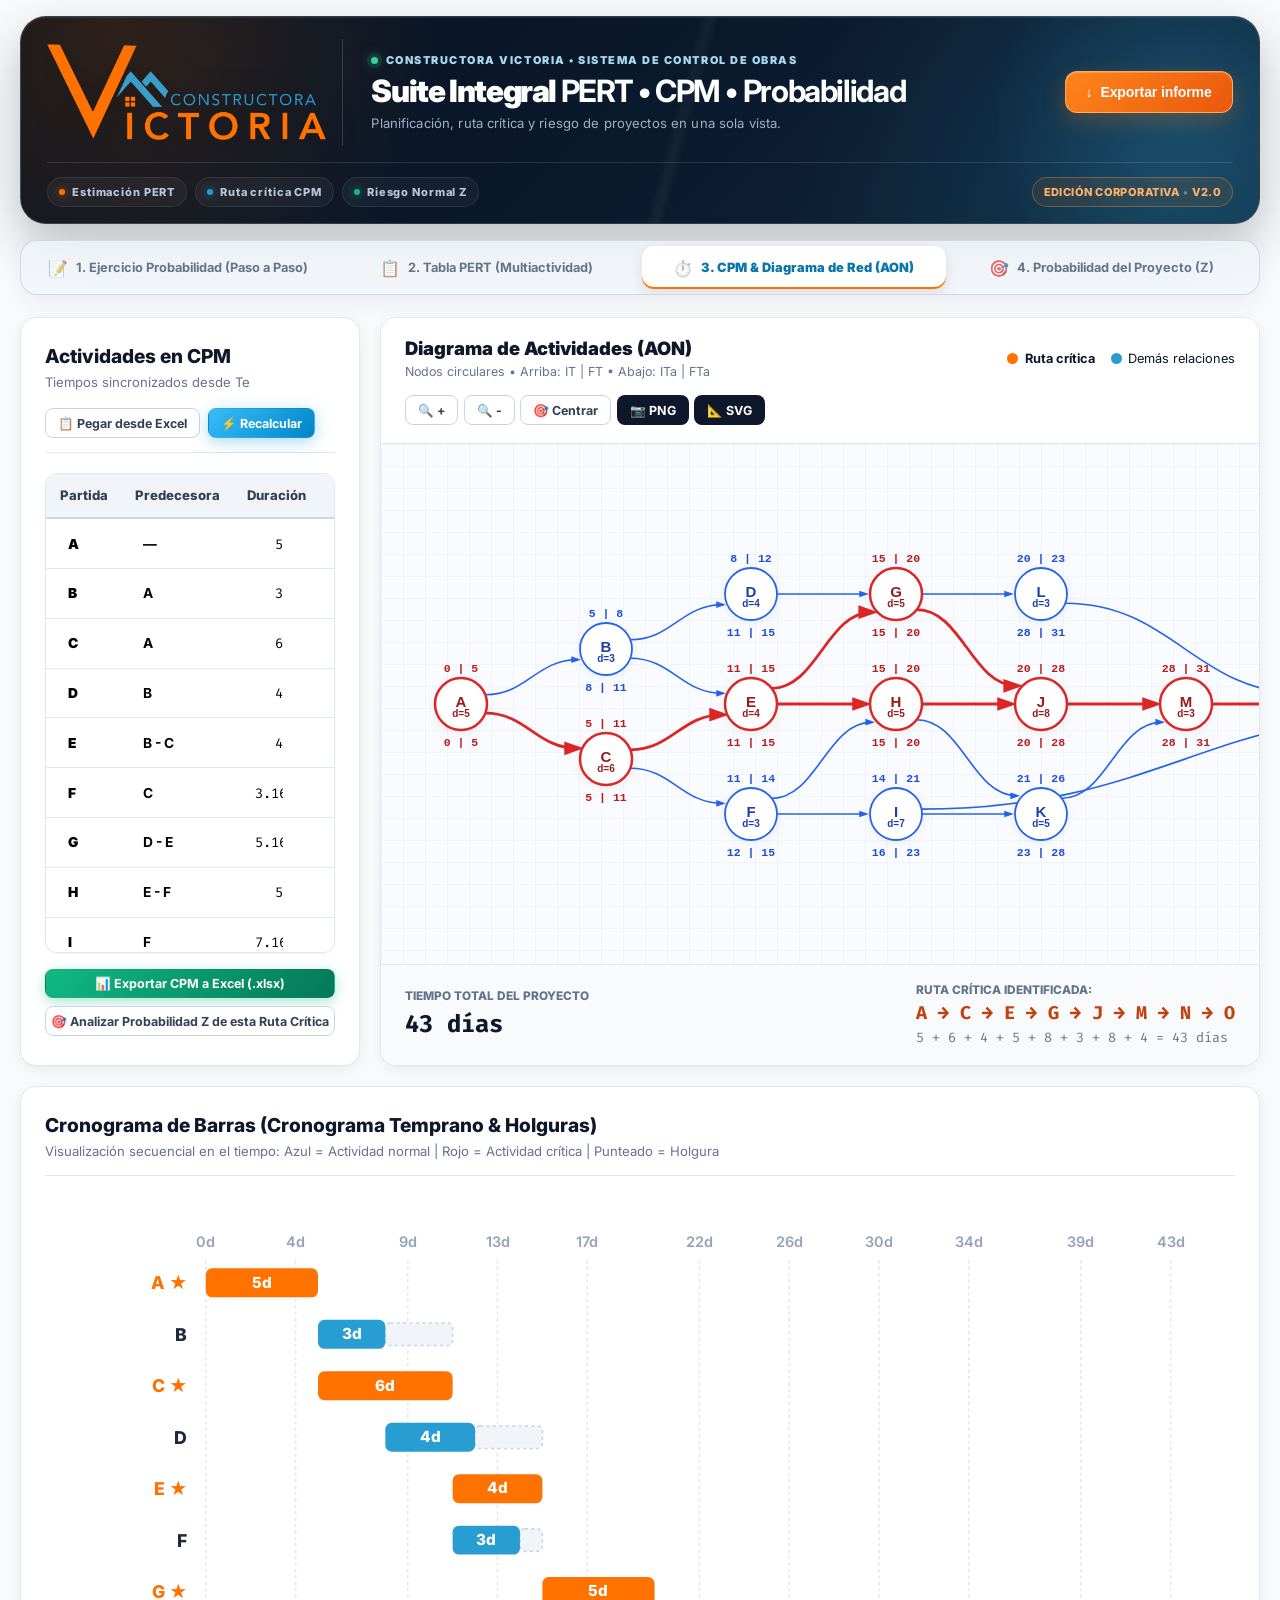
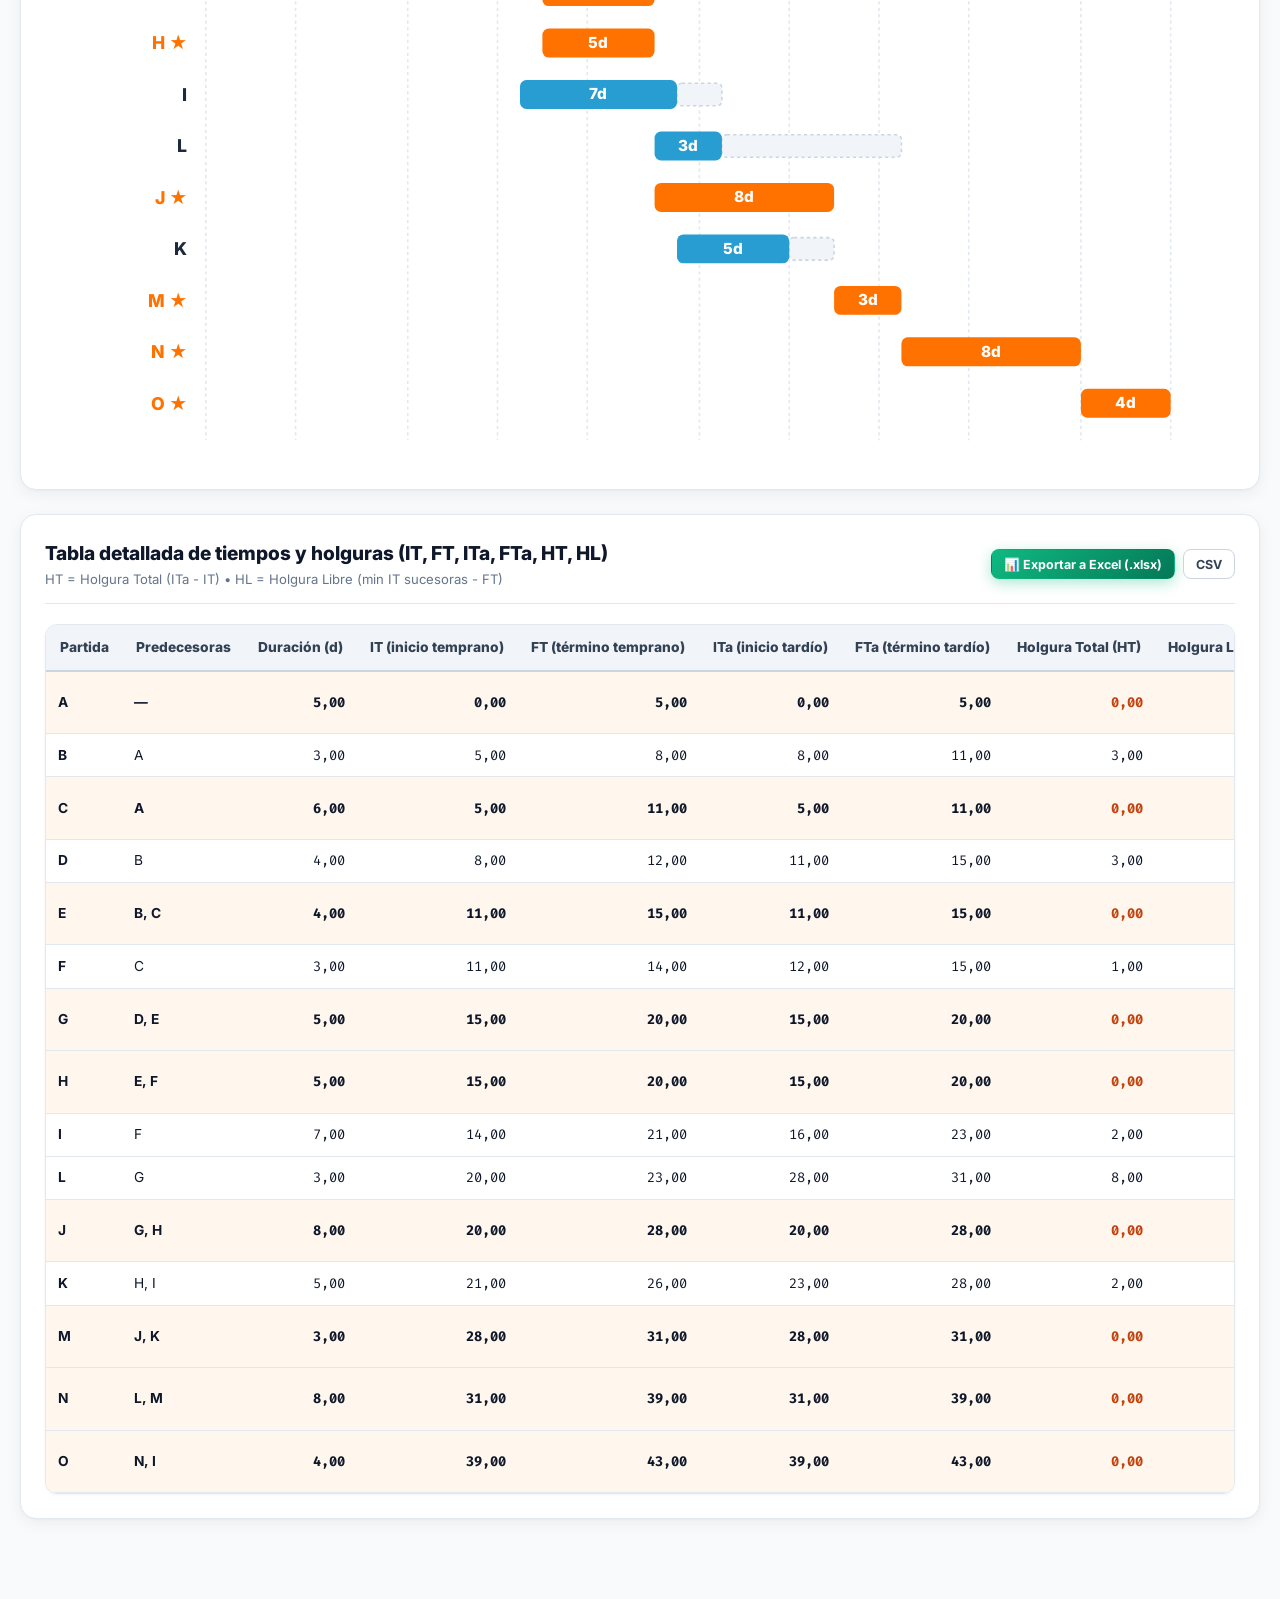
==== commit 605978d2: "Add rubric-specific CPM and PERT networks" ====
--- a/index.html
+++ b/index.html
@@ -138,6 +138,7 @@
       <div id="prob-solution-container">
         <!-- Generado dinámicamente -->
       </div>
+
     </section>
 
     <!-- ====================================================================
@@ -210,13 +211,8 @@
             <input type="checkbox" id="toggle-fractions">
             <span>Mostrar fracciones en Te</span>
           </label>
-          <div style="display: flex; align-items: center; gap: 0.4rem; margin-left: auto;">
-            <span>Decimales:</span>
-            <select id="decimal-places" style="padding: 0.25rem 0.5rem; border-radius: 4px; border: 1px solid var(--border);">
-              <option value="2" selected>2 decimales</option>
-              <option value="3">3 decimales</option>
-              <option value="4">4 decimales</option>
-            </select>
+          <div style="display: flex; align-items: center; gap: 0.4rem; margin-left: auto; color: var(--text-muted); font-size: 0.82rem;">
+            <span>Tiempos y desviación: <strong>1 decimal</strong> (redondeo matemático) · Varianza: <strong>1 decimal</strong> (sin redondeo)</span>
           </div>
         </div>
 
@@ -229,8 +225,8 @@
                 <th style="width: 16%;">PREDECESORA</th>
                 <th style="width: 11%; text-align: right;">DURACIÓN (m)</th>
                 <th style="width: 10%; text-align: right;">a (optimista)</th>
+                <th style="width: 10%; text-align: right;">b (pesimista)</th>
                 <th style="width: 10%; text-align: right;">m (probable)</th>
-                <th style="width: 10%; text-align: right;">b (pesimista)</th>
                 <th style="width: 13%; text-align: right; background: #e0e7ff; color: #1e3a8a;">Te (Esperado)</th>
                 <th class="extra-col" style="width: 10%; text-align: right;">Varianza (&sigma;&sup2;)</th>
                 <th class="extra-col" style="width: 10%; text-align: right;">Desv. (&sigma;)</th>
@@ -245,11 +241,11 @@
                 <td colspan="2"><strong>TOTALES DEL PROYECTO</strong></td>
                 <td id="total-duracion" class="num-cell">0.0</td>
                 <td id="total-a" class="num-cell">0.0</td>
+                <td id="total-b" class="num-cell">0.0</td>
                 <td id="total-m" class="num-cell">0.0</td>
-                <td id="total-b" class="num-cell">0.0</td>
-                <td id="total-te" class="num-cell highlight-te">0.00</td>
-                <td id="total-var" class="num-cell extra-col">0.00</td>
-                <td id="total-sd" class="num-cell extra-col">0.00</td>
+                <td id="total-te" class="num-cell highlight-te">0,0</td>
+                <td id="total-var" class="num-cell extra-col">0,0</td>
+                <td id="total-sd" class="num-cell extra-col">0,0</td>
                 <td></td>
               </tr>
             </tfoot>
@@ -259,6 +255,50 @@
         <p style="font-size: 0.8rem; color: var(--text-muted); margin-top: 0.85rem;">
           💡 <strong>Tip Interactivo:</strong> Haz clic sobre cualquier valor de <strong>Te, Varianza o Desviación</strong> para abrir el desglose matemático paso a paso con fórmulas y reemplazos.
         </p>
+      </div>
+
+      <!-- Diagrama de red PERT con tiempos esperados (Te) -->
+      <div class="cpm-sheet-card pert-network-card">
+        <div class="sheet-header">
+          <div>
+            <h3 style="font-size: 1.15rem; font-weight: 900;">Diagrama de Red PERT (AON)</h3>
+            <p style="font-size: 0.78rem; color: var(--text-muted);">Cada nodo usa el tiempo esperado Te • Flechas: predecesora → sucesora • Arriba: IT | FT • Abajo: ITa | FTa</p>
+          </div>
+          <div class="sheet-legend">
+            <div style="display: flex; align-items: center; gap: 0.4rem;">
+              <span class="legend-dot-red"></span>
+              <span><strong>Ruta crítica PERT</strong></span>
+            </div>
+            <div style="display: flex; align-items: center; gap: 0.4rem;">
+              <span class="legend-dot-blue"></span>
+              <span>Demás relaciones</span>
+            </div>
+          </div>
+          <div class="network-toolbar">
+            <button id="btn-pert-zoom-in" class="btn btn-outline btn-sm" title="Acercar diagrama PERT">🔍 +</button>
+            <button id="btn-pert-zoom-out" class="btn btn-outline btn-sm" title="Alejar diagrama PERT">🔍 -</button>
+            <button id="btn-pert-reset-view" class="btn btn-outline btn-sm" title="Centrar diagrama PERT">🎯 Centrar</button>
+            <button id="btn-pert-export-png" class="btn btn-secondary btn-sm" title="Descargar diagrama PERT como PNG">📷 PNG</button>
+            <button id="btn-pert-export-svg" class="btn btn-secondary btn-sm" title="Descargar diagrama PERT como SVG">📐 SVG</button>
+          </div>
+        </div>
+
+        <div id="pert-network-error" class="badge-danger" style="display: none; margin: 0.85rem 1.5rem 0; padding: 0.5rem; border-radius: 4px; font-size: 0.8rem;"></div>
+        <div class="diagram-viewport" id="pert-diagram-container">
+          <svg id="pert-svg"></svg>
+        </div>
+
+        <div class="sheet-summary-banner">
+          <div class="summary-box-total">
+            <div class="label">Tiempo total esperado del proyecto</div>
+            <div class="value" id="val-pert-total-time">-- días</div>
+          </div>
+          <div class="summary-box-critical">
+            <div class="label">Ruta crítica PERT identificada:</div>
+            <div class="chain" id="val-pert-critical-chain">--</div>
+            <div class="formula" id="val-pert-critical-formula">--</div>
+          </div>
+        </div>
       </div>
     </section>
 
@@ -375,7 +415,7 @@
       <div class="card" style="margin-top: 1.25rem;">
         <div class="card-header">
           <div>
-            <h3>Tabla Detallada de Tiempos y Holguras (ES, EF, LS, LF, HT, HL)</h3>
+            <h3>Tabla detallada de tiempos y holguras (IT, FT, ITa, FTa, HT, HL)</h3>
             <span class="note">HT = Holgura Total (ITa - IT) • HL = Holgura Libre (min IT sucesoras - FT)</span>
           </div>
           <div style="display: flex; gap: 0.5rem;">
@@ -391,10 +431,10 @@
                 <th>Partida</th>
                 <th>Predecesoras</th>
                 <th style="text-align: right;">Duración (d)</th>
-                <th style="text-align: right;">IT (ES)</th>
-                <th style="text-align: right;">FT (EF)</th>
-                <th style="text-align: right;">ITa (LS)</th>
-                <th style="text-align: right;">FTa (LF)</th>
+                <th style="text-align: right;">IT (inicio temprano)</th>
+                <th style="text-align: right;">FT (término temprano)</th>
+                <th style="text-align: right;">ITa (inicio tardío)</th>
+                <th style="text-align: right;">FTa (término tardío)</th>
                 <th style="text-align: right;">Holgura Total (HT)</th>
                 <th style="text-align: right;">Holgura Libre (HL)</th>
                 <th style="text-align: center;">¿Es Crítica?</th>
@@ -539,7 +579,7 @@
           <p style="font-size: 0.85rem; color: var(--text-muted); margin-bottom: 0.75rem;">
             Copia el rango de celdas en tu hoja de cálculo y pégalo aquí con <strong>Ctrl + V</strong>:
           </p>
-          <textarea id="paste-textarea" class="excel-textarea" placeholder="Pega aquí las filas copiadas de Excel...&#10;&#10;Ejemplo:&#10;A	—	5	4	5	6&#10;B	A	3	2	3	4&#10;C	A	6	4	6	8"></textarea>
+          <textarea id="paste-textarea" class="excel-textarea" placeholder="Pega aquí las filas copiadas de Excel...&#10;&#10;Orden: Partida | Predecesora | Duración | A (optimista) | B (pesimista) | M (probable)&#10;&#10;Ejemplo:&#10;A	—	5	4	6	5&#10;B	A	3	2	4	3&#10;C	A	6	4	8	6"></textarea>
         </div>
         <div class="modal-footer">
           <button id="btn-cancel-paste" class="btn btn-outline">Cancelar</button>
@@ -606,11 +646,11 @@
 
   <!-- Scripts en orden de dependencia -->
   <script src="xlsx.full.min.js"></script>
-  <script src="excel_export.js"></script>
+    <script src="excel_export.js?v=2.3"></script>
   <script src="charts_module.js"></script>
   <script src="cpm_engine.js"></script>
-  <script src="diagram_renderer.js"></script>
+  <script src="diagram_renderer.js?v=2.2"></script>
   <script src="probability_module.js"></script>
-  <script src="app.js?v=2.1"></script>
+    <script src="app.js?v=2.4"></script>
 </body>
 </html>
--- a/style.css
+++ b/style.css
@@ -1184,6 +1184,17 @@
   justify-content: flex-end;
   gap: 0.5rem;
   flex-wrap: wrap;
+}
+
+.network-toolbar {
+  display: flex;
+  gap: 0.35rem;
+  flex-wrap: wrap;
+  justify-content: flex-end;
+}
+
+.pert-network-card {
+  margin-top: 1.25rem;
 }
 
 .paste-help-text {
